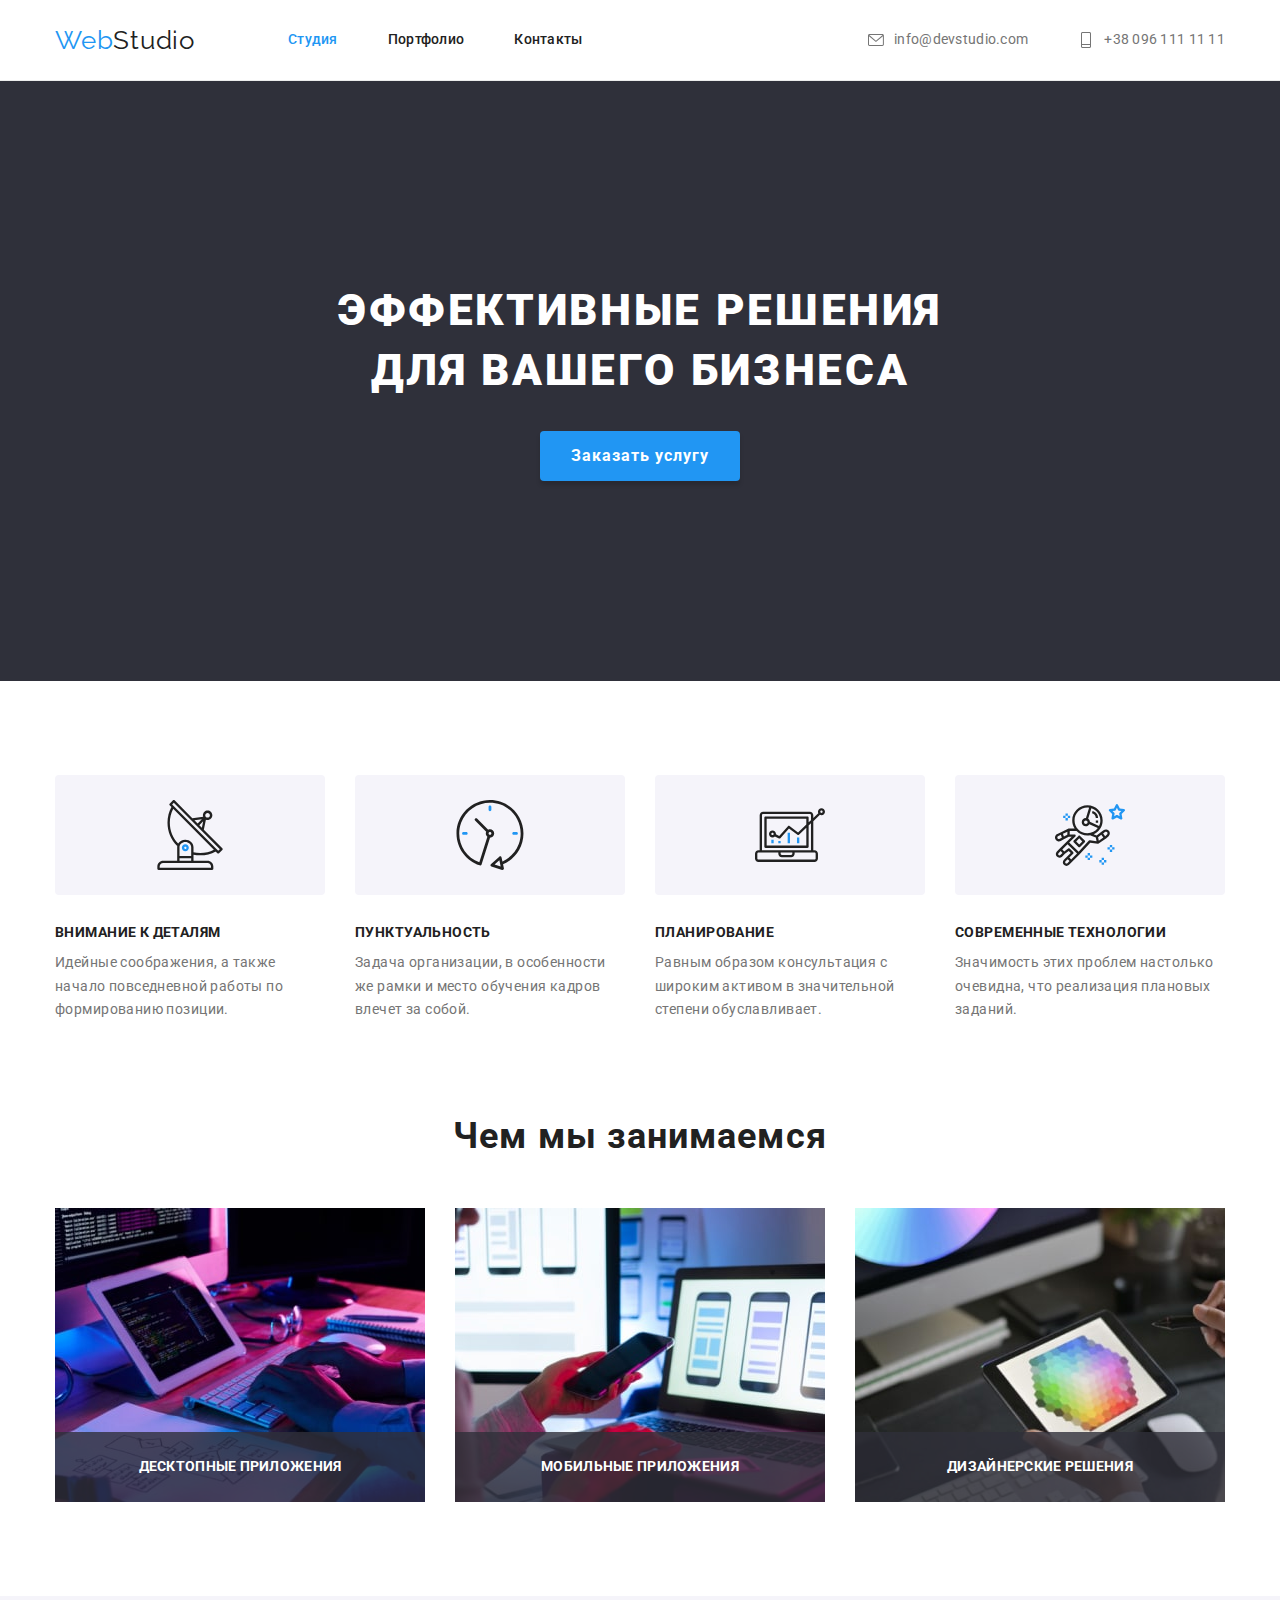
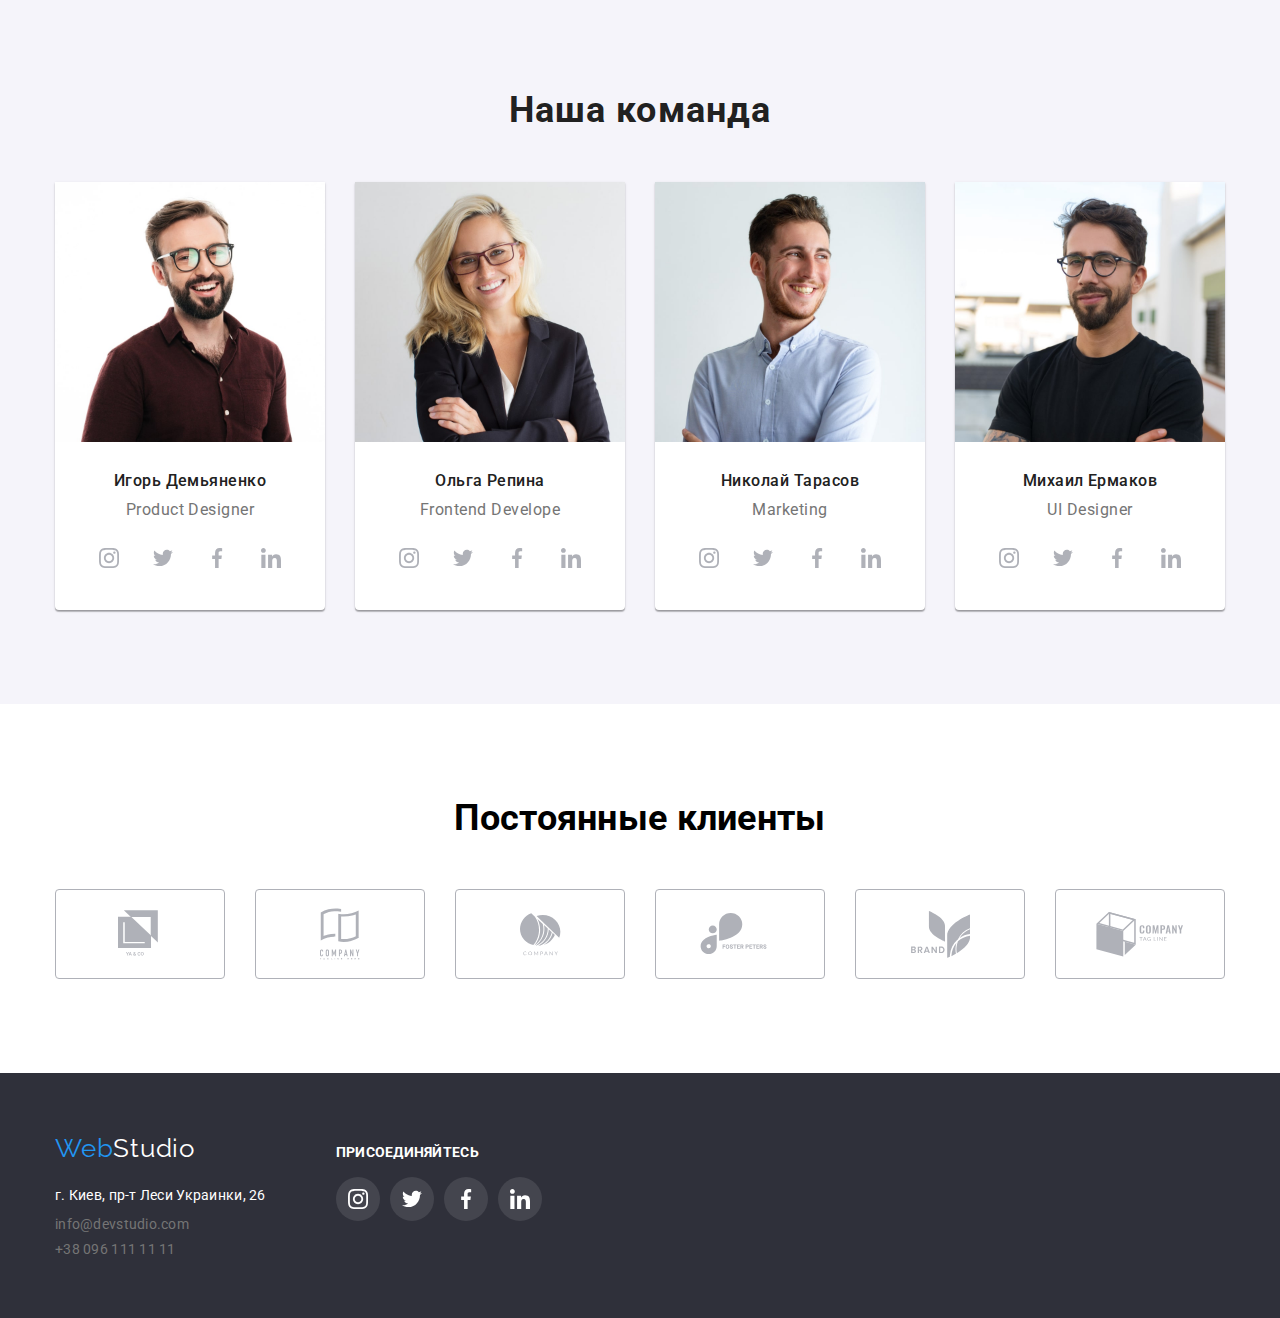
==== index.html @ 22836dd6 "домашняя работа 5." ====
<!DOCTYPE html>
<html lang="ru">

<head>
    <meta charset="UTF-8">
    <meta name="viewport" content="width=device-width, initial-scale=1.0">
    <title>Git rules</title>
    <link rel="stylesheet" href="https://cdnjs.cloudflare.com/ajax/libs/modern-normalize/1.0.0/modern-normalize.css">
    <link rel="preconnect" href="https://fonts.gstatic.com">
    <link
        href="https://fonts.googleapis.com/css2?family=Raleway:wght@700&family=Roboto:wght@400;500;700;900&display=swap"
        rel="stylesheet">
    <link rel="stylesheet" href="https://animate.style/">
    <link rel="stylesheet" href="./css/style.css">
    <link rel="preconnect" href="https://fonts.gstatic.com">

</head>

<body>
    <!--Шапка-->

    <header class="header">
        <div class="container">
            <nav class="list-nav">
                <a href="index.html" class="WebStudio">Web<span class="Studio-">Studio</span></a>
                <ul class="list-no-style-nav">
                    <li class="item">
                        <a href="" class="studio">Студия
                            <div class="border"></div>
                        </a>
                    </li>
                    <li class="item">
                        <a href="portfolio.html" class="portfolio">Портфолио
                            <div class="border"></div>
                        </a>
                    </li>
                    <li class="item">
                        <a href="" class="contact">Контакты
                            <div class="border"></div>
                        </a>
                    </li>
                </ul>
            </nav>



            <ul class="mailtel">
                <li class="item">
                    <a href="mailto:info@devstudio.com" class="mailto">info@devstudio.com

                        <svg width="16px" height="16px" class="envelope">
                            <use href="./sprite.svg#icon-envelope"></use>
                        </svg>
                        <div class="border"></div>
                    </a>
                </li>

                <li class="item">
                    <a href="tel:380961111111" class="tel">+38 096 111 11 11
                        <svg width="16" height="16" class="Vector">
                            <use href="./sprite.svg#icon-Vector"></use>
                        </svg>
                        <div class="border"></div>
                    </a>
                </li>
            </ul>
        </div>
    </header>





    <main>
        <!--Эффективные решения для вашего бизнеса-->

        <section class="effect">
            <div class="effect-container">
                <h1 class="business">Эффективные решения <br> для вашего бизнеса</h1>
                <button type="button" class="button" data-modal-open>Заказать услугу</button>
            </div>
        </section>

        <!--Задачи-->
        <section class="tasks">
            <h2 class="task">Задачи</h2>
            <div class="tasks-container">

                <ul class="list-no-style-tasks">
                    <li class="tasks-heading">
                        <div class="icon">
                            <svg width="70" height="70" class="antenna">
                                <use href="./sprite.svg#icon-antenna"></use>
                            </svg>
                        </div>
                        <h3>ВНИМАНИЕ К ДЕТАЛЯМ </h3>
                        <p>Идейные соображения, а также начало повседневной работы по формированию позиции.</p>
                    </li>
                    <li class="tasks-heading">
                        <div class="icon">
                            <svg width="70" height="70">
                                <use href="./sprite.svg#icon-clock"></use>
                            </svg>
                        </div>
                        <h3>ПУНКТУАЛЬНОСТЬ</h3>
                        <p>Задача организации, в особенности же рамки и место обучения кадров влечет за собой.</p>
                    </li>
                    <li class="tasks-heading">
                        <div class="icon">
                            <svg width="70" height="70">
                                <use href="./sprite.svg#icon-diagram"></use>
                            </svg>
                        </div>
                        <h3>ПЛАНИРОВАНИЕ</h3>
                        <p>Равным образом консультация с широким активом в значительной степени обуславливает.</p>
                    </li>
                    <li class="tasks-heading">
                        <div class="icon">
                            <svg width="70" height="70">
                                <use href="./sprite.svg#icon-astronaut"></use>
                            </svg>
                        </div>
                        <h3>СОВРЕМЕННЫЕ ТЕХНОЛОГИИ</h3>
                        <p>Значимость этих проблем настолько очевидна, что реализация плановых заданий.</p>
                    </li>
                </ul>
            </div>
        </section>

        <!---Чем мы занимаемся-->
        <section>
            <div class="img-list">
                <h2 class="img">Чем мы занимаемся</h2>
                <ul class="list-no-style-img">
                    <li>
                        <div class="thumb">
                            <img src="./img/img.jpg" alt="IT Картинкка" width="370" title="IT Картинкка">
                            <div class="thumb-label">
                                <h3 class="label">ДЕСКТОПНЫЕ ПРИЛОЖЕНИЯ</h3>
                            </div>
                        </div>
                    </li>
                    <li>
                        <div class="thumb">
                            <img src="./img/img(1).jpg" alt="IT Картинкка" width="370" title="IT Картинкка">
                            <div class="thumb-label">
                                <h3 class="label">МОБИЛЬНЫЕ ПРИЛОЖЕНИЯ</h3>
                            </div>
                        </div>
                    </li>
                    <li>
                        <div class="thumb">
                            <img src="./img/img(2).jpg
                      " alt="IT Картинкка" width="370" title="IT Картинкка">
                            <div class="thumb-label">
                                <h3 class="label">ДИЗАЙНЕРСКИЕ РЕШЕНИЯ</h3>
                            </div>
                        </div>
                    </li>
                </ul>
            </div>
        </section>

        <!--Наша команда-->
        <section class="team">
            <div class="container-team">
                <h2>Наша команда</h2>
                <ul class="list-no-style-team">
                    <li class="img-team">
                        <img src="./img/Игорь.jpg" alt="Игорь Демьяненко" width="270" title="Игорь Демьяненко">
                        <div class="img-container">
                            <h3>Игорь Демьяненко</h3>
                            <p>Product Designer</p>
                            <ul class="networks">
                                <li>
                                    <a href="" class="instagram">
                                        <svg class="icon-instagram">
                                            <use href="./sprite.svg#icon-instagram"></use>
                                        </svg>
                                    </a>
                                </li>
                                <li>
                                    <a href="" class="twitter">
                                        <svg class="icon-twitter">
                                            <use href="./sprite.svg#icon-twitter"></use>
                                        </svg>
                                    </a>
                                </li>
                                <li>
                                    <a href="" class="facebook">
                                        <svg class="icon-facebook">
                                            <use href="./sprite.svg#icon-facebook"></use>
                                        </svg>
                                    </a>
                                </li>
                                <li>
                                    <a href="" class="linkedin">
                                        <svg class="icon-linkedin">
                                            <use href="./sprite.svg#icon-linkedin"></use>
                                        </svg>
                                    </a>
                                </li>
                            </ul>
                        </div>
                    </li>
                    <li class="img-team">
                        <img src="./img/Ольга.jpg" alt="Ольга Репина" width="270" title="Ольга Репина">
                        <div class="img-container">
                            <h3>Ольга Репина</h3>
                            <p>Frontend Develope</p>
                            <ul class="networks">
                                <li>
                                    <a href="" class="instagram">
                                        <svg class="icon-instagram">
                                            <use href="./sprite.svg#icon-instagram"></use>
                                        </svg>
                                    </a>
                                </li>
                                <li>
                                    <a href="" class="twitter">
                                        <svg class="icon-twitter">
                                            <use href="./sprite.svg#icon-twitter"></use>
                                        </svg>
                                    </a>
                                </li>
                                <li>
                                    <a href="" class="facebook">
                                        <svg class="icon-facebook">
                                            <use href="./sprite.svg#icon-facebook"></use>
                                        </svg>
                                    </a>
                                </li>
                                <li>
                                    <a href="" class="linkedin">
                                        <svg class="icon-linkedin">
                                            <use href="./sprite.svg#icon-linkedin"></use>
                                        </svg>
                                    </a>
                                </li>
                            </ul>
                        </div>
                    </li>
                    <li class="img-team">
                        <img src="./img/Николай.jpg" alt="Николай Тарасов" width="270" title="Николай Тарасов">
                        <div class="img-container">
                            <h3>Николай Тарасов</h3>
                            <p><span>Marketing</span></p>
                            <ul class="networks">
                                <li>
                                    <a href="" class="instagram">
                                        <svg class="icon-instagram">
                                            <use href="./sprite.svg#icon-instagram"></use>
                                        </svg>
                                    </a>
                                </li>
                                <li>
                                    <a href="" class="twitter">
                                        <svg class="icon-twitter">
                                            <use href="./sprite.svg#icon-twitter"></use>
                                        </svg>
                                    </a>
                                </li>
                                <li>
                                    <a href="" class="facebook">
                                        <svg class="icon-facebook">
                                            <use href="./sprite.svg#icon-facebook"></use>
                                        </svg>
                                    </a>
                                </li>
                                <li>
                                    <a href="" class="linkedin">
                                        <svg class="icon-linkedin">
                                            <use href="./sprite.svg#icon-linkedin"></use>
                                        </svg>
                                    </a>
                                </li>
                            </ul>
                        </div>
                    </li>
                    <li class="img-team">
                        <img src="./img/Михаил.jpg" alt="Михаил Ермаков" width="270" title="Михаил Ермаков">
                        <div class="img-container">
                            <h3>Михаил Ермаков</h3>
                            <p>UI Designer</p>
                            <ul class="networks">
                                <li>
                                    <a href="" class="instagram">
                                        <svg class="icon-instagram">
                                            <use href="./sprite.svg#icon-instagram"></use>
                                        </svg>
                                    </a>
                                </li>
                                <li>
                                    <a href="" class="twitter">
                                        <svg class="icon-twitter">
                                            <use href="./sprite.svg#icon-twitter"></use>
                                        </svg>
                                    </a>
                                </li>
                                <li>
                                    <a href="" class="facebook">
                                        <svg class="icon-facebook">
                                            <use href="./sprite.svg#icon-facebook"></use>
                                        </svg>
                                    </a>
                                </li>
                                <li>
                                    <a href="" class="linkedin">
                                        <svg class="icon-linkedin">
                                            <use href="./sprite.svg#icon-linkedin"></use>
                                        </svg>
                                    </a>
                                </li>
                            </ul>
                        </div>
                    </li>
                </ul>
            </div>
        </section>

        <section class="clients">
            <h2>Постоянные клиенты</h2>
            <div class="company">
                <ul class="clients-company">
                    <li>
                        <a href="" class="logo">
                            <svg class="icon-logo1">
                                <use href="./sprite.svg#icon-logo1"></use>
                            </svg>
                        </a>
                    </li>
                    <li>
                        <a href="" class="logo">
                            <svg class="icon-logo2">
                                <use href="./sprite.svg#icon-logo2"></use>
                            </svg>
                        </a>
                    </li>
                    <li>
                        <a href="" class="logo">
                            <svg class="icon-logo3">
                                <use href="./sprite.svg#icon-logo3"></use>
                            </svg>
                        </a>
                    </li>
                    <li>
                        <a href="" class="logo">
                            <svg class="icon-logo4">
                                <use href="./sprite.svg#icon-logo4"></use>
                            </svg>
                        </a>
                    </li>
                    <li>
                        <a href="" class="logo">
                            <svg class="icon-logo5">
                                <use href="./sprite.svg#icon-logo5"></use>
                            </svg>
                        </a>
                    </li>
                    <li>
                        <a href="" class="logo">
                            <svg class="icon-logo6">
                                <use href="./sprite.svg#icon-logo6"></use>
                            </svg>
                        </a>
                    </li>
                </ul>
            </div>
        </section>


    </main>


    <!--Футер-->
    <footer class="footer">
        <div class="container">
            <div>
                <a href="index.html" class="WebStudios">Web<span class="Studio">Studio</span></a>
                <address>г. Киев, пр-т Леси Украинки, 26</address>
                <ul class="mailtel-list">
                    <li class="mail"><a href="mailto:info@devstudio.com" class="mailtel-a"
                            target="_blank">info@devstudio.com</a></li>
                    <li><a href="tel:380961111111" class="mailtel-b">+38 096 111 11 11</a></li>
                </ul>
            </div>

            <div class="social">
                <h3>ПРИСОЕДИНЯЙТЕСЬ</h3>
                <ul class="networks">
                    <li>
                        <a href="" class="footer-instagram">
                            <svg class="icon-instagram">
                                <use href="./sprite.svg#icon-instagram"></use>
                            </svg>
                        </a>
                    </li>
                    <li>
                        <a href="" class="footer-twitter">
                            <svg class="icon-twitter">
                                <use href="./sprite.svg#icon-twitter"></use>
                            </svg>
                        </a>
                    </li>
                    <li>
                        <a href="" class="footer-facebook">
                            <svg class="icon-facebook">
                                <use href="./sprite.svg#icon-facebook"></use>
                            </svg>
                        </a>
                    </li>
                    <li>
                        <a href="" class="footer-linkedin">
                            <svg class="icon-linkedin">
                                <use href="./sprite.svg#icon-linkedin"></use>
                            </svg>
                        </a>
                    </li>
                </ul>
            </div>
        </div>

    </footer>

    <div class="backdrop is-hidden" data-modal>
        <div class="modal">
            <button type="button" class="modal-close-btn" data-modal-close>
                <svg width="30" height="30" fill="none" xmlns="http://www.w3.org/2000/svg">
                    <circle cx="15" cy="15" r="15" fill="#fff" />
                    <circle cx="15" cy="15" r="14.5" stroke="#000" stroke-opacity=".1" />
                    <path
                        d="M21 10.108L19.892 9 15.5 13.392 11.108 9 10 10.108l4.392 4.392L10 18.892 11.108 20l4.392-4.392L19.892 20 21 18.892 16.608 14.5 21 10.108z"
                        fill="#000" />
                </svg>
            </button>
        </div>
    </div>



    <script src="/modal.js"></script>


</body>

</html>
---- css/style.css ----
body {
  font-family: Roboto, sans-serif;
  font-style: normal;
  background: #ffffff;
  font-size: 14px;
  line-height: 1.14;
  letter-spacing: 0.02em;
}

:root {
  --color: #757575;
  --colot-text: #212121;
  --color-hover: #2196f3;
  --background: #2f303a;
  --text-text: #ffffff;
  --background-team: #f5f4fa;
  --icon: #afb1b8;
}

img {
  display: block;
  max-width: 100%;
  height: auto;
}

.list-no-style {
  list-style: none;
  display: flex;
}

.list-no-style-nav .item + .item {
  margin-left: 50px;
}

.header a:hover,
.header a:focus,
.header a:active {
  color: var(--color-hover);
}

.header {
  border-bottom: 1px solid #ececec;
}

.header .container {
  display: flex;
  justify-content: space-between;
  align-items: center;
}

.container {
  width: 1200px;
  padding-left: 15px;
  padding-right: 15px;
  margin-left: auto;
  margin-right: auto;
}

.list-nav {
  display: flex;
  align-items: center;
}

.list-no-style-nav {
  list-style: none;
  display: flex;
  padding: 0;
  margin: 0;
  align-items: center;
}

.WebStudio {
  font-size: 26px;
  line-height: 1.19;
  letter-spacing: 0.03em;
  color: var(--color-hover);
  text-decoration: none;
  font-family: Raleway;
  display: block;
  margin-right: 93px;
  transition-duration: 250ms;
}

.studio {
  position: relative;
  color: var(--color-hover);
  font-weight: 500;
  text-decoration: none;
}

.portfolio {
  position: relative;
  color: var(--colot-text);
  font-weight: 500;
  text-decoration: none;
}
.contact {
  position: relative;
  color: var(--colot-text);
  font-weight: 500;
  text-decoration: none;
}

.studio:hover .border,
.studio:focus .border {
  opacity: 1;
}

.portfolio:hover .border,
.portfolio:focus .border {
  opacity: 1;
}

.contact:hover .border,
.contact:focus .border {
  opacity: 1;
}

.border {
  position: absolute;
  bottom: 0;
  left: 0;
  width: 100%;
  height: 4px;
  display: block;
  border-radius: 2px;
  background-color: var(--color-hover);
  opacity: 0;
  transition-duration: 250ms;
}

.studio,
.portfolio,
.contact {
  display: block;
  padding-top: 32px;
  padding-bottom: 32px;
  transition-duration: 250ms;
}

.mailto {
  position: relative;
  list-style: none;
  color: var(--color);
  fill: var(--color);
  text-decoration: none;
  padding-top: 32px;
  padding-bottom: 32px;
  transition-duration: 250ms;
}

.mailto:hover .border,
.mailto:focus .border {
  opacity: 1;
}

.envelope {
  margin-right: 10px;
}

.Vector {
  margin-right: 10px;
}

.mailtel .mailto {
  display: flex;
  flex-direction: row-reverse;
}

.mailtel .tel {
  display: flex;
  flex-direction: row-reverse;
}

.tel {
  position: relative;
  list-style: none;
  color: var(--color);
  fill: var(--color);
  text-decoration: none;
  padding-top: 32px;
  padding-bottom: 32px;
  transition-duration: 250ms;
}

.tel:hover .border,
.tel:focus .border {
  opacity: 1;
}

.mailtel .mailto .tel {
  list-style: none;
  color: var(--color);
  text-decoration: none;
  display: block;
  padding-top: 32px;
  padding-bottom: 32px;
}

.mailtel {
  display: flex;
  list-style: none;
  padding: 0;
  margin: 0;
}

.mailtel .item + .item {
  padding-left: 50px;
}

.mailtel a:hover,
.mailtel a:focus {
  color: var(--color-hover);
  fill: var(--color-hover);
}

.effect {
  background-color: var(--background);
  justify-content: center;
  align-items: center;
  padding-bottom: 200px;
  padding-top: 200px;
  display: flex;
  background-image: url(../img/img.png);
}

.effect-container {
  width: 696px;
  text-transform: uppercase;
}

.icon {
  width: 270px;
  height: 120px;
  background: #f5f4fa;
  border-radius: 4px;
  padding: 25px 0 0 100px;
  margin-bottom: 30px;
}

.business {
  font-weight: 900;
  font-size: 44px;
  line-height: 1.36;
  text-align: center;
  letter-spacing: 0.06em;
  text-transform: uppercase;
  color: var(--text-text);
  margin-top: 0px;
  margin-bottom: 0px;
}
.button {
  border: none;
  position: relative;
  left: 50%;
  transform: translate(-50%, 0);
  background-color: var(--color-hover);
  box-shadow: 0px 4px 4px rgba(0, 0, 0, 0.15);
  border-radius: 4px;
  font-family: inherit;
  margin-top: 30px;
  width: 200px;
  height: 50px;
  cursor: pointer;
  outline: none;
  color: var(--text-text);
  font-weight: bold;
  font-size: 16px;
  line-height: 1.87;
  letter-spacing: 0.06em;
  padding: 0;
}

.backdrop {
  background-color: rgba(0, 0, 0, 0.5);
  position: fixed;
  top: 0;
  left: 0;
  width: 100%;
  height: 100%;
  opacity: 1;
  transition: 1000ms;
}

.backdrop.is-hidden {
  opacity: 0;
  pointer-events: none;
  visibility: hidden;
}

.backdrop .modal {
  width: 528px;
  height: 581px;
  background-color: #ffffff;
  position: absolute;
  left: 50%;
  top: 50%;
  transform: translate(-50%, -50%);
  border-radius: 4px;
}

.modal-close-btn {
  outline: none;
  padding: 0;
}

.backdrop .modal .modal-close-btn {
  background-color: transparent;
  border: none;
  width: 30px;
  height: 30px;
  position: absolute;
  top: 8px;
  right: 8px;
  cursor: pointer;
}

.task {
  display: none;
}

.tasks-container {
  width: 1170px;
  margin: 0 auto;
  padding-top: 94px;
  padding-bottom: 94px;
}

.list-no-style-tasks {
  list-style: none;
  display: flex;
  width: 1170px;
  justify-content: space-between;
  padding: 0;
  margin: 0;
}

.tasks-heading {
  width: 270px;
}

.tasks h3 {
  font-weight: 700;
  font-size: 14px;
  line-height: 1.14;
  letter-spacing: 0.03em;
  color: var(--colot-text);
  margin: 0;
}

.tasks p {
  font-size: 14px;
  line-height: 1.71;
  letter-spacing: 0.03em;
  color: var(--color);
  margin-top: 10px;
  margin-bottom: 0;
}

.img-list {
  width: 1170px;
  text-align: center;
  margin: 0 auto;
  padding-bottom: 94px;
}

.img {
  font-weight: 700;
  font-size: 36px;
  line-height: 1.16;
  text-align: center;
  letter-spacing: 0.03em;
  color: var(--colot-text);
  margin: 0px;
}

.list-no-style-img {
  justify-content: space-between;
  margin-top: 50px;
  margin-bottom: 0;
  list-style: none;
  display: flex;
  padding: 0px;
}

.thumb {
  position: relative;
  overflow: hidden;
  background-color: #fff;
}

.thumb-label {
  position: absolute;
  top: 224px;
  right: 0;
  margin: 0;
  width: 370px;
  height: 70px;
  background: rgba(47, 48, 58, 0.8);
  display: flex;
  align-items: center;
  justify-content: center;
}

.label {
  margin: 0;
  font-weight: 700;
  font-size: 14px;
  line-height: 1.14;
  color: #ffffff;
}

.team {
  background-color: var(--background-team);
  padding: 94px 0;
  text-align: center;
}

.container-team {
  width: 1170px;
  margin: 0px auto;
}

.list-no-style-team {
  list-style: none;
  display: flex;
  padding: 0px;
  justify-content: space-between;
  margin: 50px 0 0 0;
}

.img-team {
  width: 270px;
  background: var(--text-text);
  box-shadow: 0px 1px 3px rgba(0, 0, 0, 0.12), 0px 1px 1px rgba(0, 0, 0, 0.14),
    0px 2px 1px rgba(0, 0, 0, 0.2);
  border-radius: 0px 0px 4px 4px;
}

.img-container {
  padding: 30px 32px 30px 32px;
}

.networks {
  list-style: none;
  display: flex;
  width: 206px;
  height: 44px;
  padding: 0;
  justify-content: space-between;
  margin: 16px 0 0 0;
}

.networks a:hover,
.networks a:focus {
  fill: var(--text-text);
  background-color: var(--color-hover);
  border-radius: 25px;
  outline: none;
}

.instagram {
  display: flex;
  width: 44px;
  height: 44px;
  fill: var(--icon);
  align-items: center;
  justify-content: center;
  border-radius: 25px;
  transition-duration: 250ms;
}

.icon-instagram {
  width: 20px;
  height: 20px;
}

.twitter {
  display: flex;
  width: 44px;
  height: 44px;
  fill: var(--icon);
  align-items: center;
  justify-content: center;
  border-radius: 25px;
  transition-duration: 250ms;
}

.icon-twitter {
  width: 20px;
  height: 20px;
}

.facebook {
  display: flex;
  width: 44px;
  height: 44px;
  fill: var(--icon);
  align-items: center;
  justify-content: center;
  border-radius: 25px;
  transition-duration: 250ms;
}

.icon-facebook {
  width: 20px;
  height: 20px;
}

.linkedin {
  display: flex;
  width: 44px;
  height: 44px;
  fill: var(--icon);
  align-items: center;
  justify-content: center;
  border-radius: 25px;
  transition-duration: 250ms;
}

.icon-linkedin {
  width: 20px;
  height: 20px;
}

.team h2 {
  font-weight: 700;
  font-size: 36px;
  line-height: 1.16;
  text-align: center;
  letter-spacing: 0.03em;
  color: var(--colot-text);
  margin: 0px;
}

.team h3 {
  font-weight: 500;
  font-size: 16px;
  line-height: 1.18;
  letter-spacing: 0.03em;
  color: var(--colot-text);
  margin: 0 0 10px 0;
}
.team p {
  font-size: 16px;
  line-height: 1.18;
  letter-spacing: 0.03em;
  color: var(--color);
  margin: 0;
  padding: 0;
}

.clients {
  padding-top: 94px;
  padding-bottom: 94px;
}

.clients h2 {
  font-weight: 700;
  font-size: 36px;
  line-height: 1.16;
  text-align: center;
  margin: 0;
}

.company {
  margin: 0 auto;
  width: 1170px;
}

.clients-company {
  list-style: none;
  display: flex;
  justify-content: space-between;
  padding: 0;
  margin: 50px 0 0 0;
}

.clients-company li {
  width: 170px;
  height: 90px;
}

.logo {
  display: flex;
  width: 100%;
  height: 100%;
  border: 1px solid var(--icon);
  border-radius: 4px;
  align-items: center;
  justify-content: center;
  fill: var(--icon);
  transition-duration: 250ms;
}

.clients-company a:hover,
.clients-company a:focus {
  fill: var(--color-hover);
  border: 1px solid var(--color-hover);
  outline: none;
}

.icon-logo1 {
  width: 44px;
  height: 49px;
}

.icon-logo2 {
  width: 40px;
  height: 52px;
}

.icon-logo3 {
  width: 41px;
  height: 43px;
}

.icon-logo4 {
  width: 80px;
  height: 42px;
}

.icon-logo5 {
  width: 59px;
  height: 47px;
}

.icon-logo6 {
  width: 88px;
  height: 45px;
}

.footer {
  background: var(--background);
  padding: 60px 0;
}

.footer .container {
  display: flex;
  align-items: baseline;
}

.social {
  margin-left: 70px;
}

.social h3 {
  margin: 0;
  font-weight: 700;
  font-size: 14px;
  line-height: 1.14;
  color: #ffffff;
}

.footer-instagram {
  display: flex;
  width: 44px;
  height: 44px;
  fill: var(--text-text);
  align-items: center;
  justify-content: center;
  border-radius: 25px;
  background: rgba(255, 255, 255, 0.1);
  transition-duration: 250ms;
}

.footer-twitter {
  display: flex;
  width: 44px;
  height: 44px;
  fill: var(--text-text);
  align-items: center;
  justify-content: center;
  border-radius: 25px;
  background: rgba(255, 255, 255, 0.1);
  transition-duration: 250ms;
}

.footer-facebook {
  display: flex;
  width: 44px;
  height: 44px;
  fill: var(--text-text);
  align-items: center;
  justify-content: center;
  border-radius: 25px;
  background: rgba(255, 255, 255, 0.1);
  transition-duration: 250ms;
}

.footer-linkedin {
  display: flex;
  width: 44px;
  height: 44px;
  fill: var(--text-text);
  align-items: center;
  justify-content: center;
  border-radius: 25px;
  background: rgba(255, 255, 255, 0.1);
  transition-duration: 250ms;
}

.WebStudios {
  font-size: 26px;
  line-height: 1.19;
  letter-spacing: 0.03em;
  color: var(--color-hover);
  text-decoration: none;
  font-family: Raleway;
  display: block;
  margin-bottom: 20px;
}

.mailtel-list {
  list-style: none;
  display: flex;
  flex-direction: column;
  margin: 0 0 0 0;
  padding: 0px;
}

.mail {
  margin: 9px 0 9px 0;
}

.mailtel-a {
  color: var(--color);
  text-decoration: none;
  display: block;
  transition-duration: 250ms;
}

.mailtel-b {
  color: var(--color);
  text-decoration: none;
  display: block;
  transition-duration: 250ms;
}

.footer address {
  font-style: normal;
  font-size: 14px;
  line-height: 1.71;
  color: var(--text-text);
}

.footer a:hover,
.footer a:focus,
.footer a:active {
  color: var(--color-hover);
  outline: none;
}

.Studio {
  color: var(--text-text);
}

.Studio- {
  color: var(--colot-text);
}

.studioo,
.portfolioo,
.contact {
  display: block;
  padding-top: 32px;
  padding-bottom: 32px;
  transition-duration: 250ms;
}

.list-no-style-nav- {
  list-style: none;
  display: flex;
  padding: 0;
  margin-right: 331px;
  margin-left: 93px;
}

.portfolioo {
  position: relative;
  font-size: 14px;
  line-height: 1.14;
  letter-spacing: 0.02em;
  color: var(--color-hover);
  font-weight: 500;
  text-decoration: none;
}

.portfolioo:hover .border,
.portfolioo:focus .border {
  opacity: 1;
}

.studioo {
  position: relative;
  font-size: 14px;
  line-height: 1.14;
  letter-spacing: 0.02em;
  color: var(--colot-text);
  font-weight: 500;
  text-decoration: none;
}

.studioo:hover .border,
.studioo:focus .border {
  opacity: 1;
}

.portfolio-section {
  padding: 94px 0;
}

.works {
  display: none;
}

.portfolio-container {
  width: 1170px;
  margin: 0 auto;
}

.list-no-style-button {
  justify-content: center;
  margin: 0 0 50px 0;
  list-style: none;
  display: flex;
  padding: 0;
}

.list-no-style-button button:hover,
.list-no-style-button button:focus,
.list-no-style-button button:active {
  background-color: var(--color-hover);
  box-shadow: 0px 3px 1px rgba(0, 0, 0, 0.1), 0px 1px 2px rgba(0, 0, 0, 0.08),
    0px 2px 2px rgba(0, 0, 0, 0.12);
  border-radius: 4px;
  color: var(--text-text);
  outline: none;
}

.list-button {
  margin-right: 8px;
}

.button-type-a {
  width: 73px;
  height: 38px;
  left: 495px;
  top: 174px;
  border: 0;
  padding: 0;
  font-weight: 500;
  font-size: 16px;
  line-height: 1, 62;
  text-align: center;
  color: var(--colot-text);
  background-color: var(--background-team);
  border-radius: 4px;
  cursor: pointer;
  transition-duration: 250ms;
}

.button-type-b {
  width: 128px;
  height: 38px;
  left: 576px;
  top: 174px;
  border: 0;
  padding: 0;
  font-weight: 500;
  font-size: 16px;
  line-height: 1, 62;
  text-align: center;
  color: var(--colot-text);
  background-color: var(--background-team);
  border-radius: 4px;
  cursor: pointer;
  transition-duration: 250ms;
}

.button-type-c {
  width: 145px;
  height: 38px;
  left: 712px;
  top: 174px;
  border: 0;
  padding: 0;
  font-weight: 500;
  font-size: 16px;
  line-height: 1, 62;
  text-align: center;
  color: var(--colot-text);
  background-color: var(--background-team);
  border-radius: 4px;
  cursor: pointer;
  transition-duration: 250ms;
}

.button-type-d {
  width: 103px;
  height: 38px;
  left: 865px;
  top: 174px;
  border: 0;
  padding: 0;
  font-weight: 500;
  font-size: 16px;
  line-height: 1, 62;
  text-align: center;
  color: var(--colot-text);
  background-color: var(--background-team);
  border-radius: 4px;
  cursor: pointer;
  transition-duration: 250ms;
}

.button-type-e {
  width: 130px;
  height: 38px;
  left: 976px;
  top: 174px;
  border: 0;
  padding: 0;
  font-weight: 500;
  font-size: 16px;
  line-height: 1, 62;
  text-align: center;
  color: var(--colot-text);
  background-color: var(--background-team);
  border-radius: 4px;
  cursor: pointer;
  transition-duration: 250ms;
}

.work {
  display: flex;
  flex-wrap: wrap;
  /*justify-content: space-between;*/
  padding: 0px;
  margin: 0;
}

.work :nth-child(3n) {
  margin-right: 0;
}

.list-no-style-work {
  list-style: none;
  display: flex;
  width: 370px;
  outline: 1px solid #eeeeee;
  margin-bottom: 30px;
  margin-right: 30px;
}

.list-no-style-work a:hover,
.list-no-style-work a:focus {
  box-shadow: 0px 1px 1px rgba(0, 0, 0, 0.12), 0px 4px 4px rgba(0, 0, 0, 0.06),
    1px 4px 6px rgba(0, 0, 0, 0.16);
  outline: none;
  transition: transform 250ms;
}

.work a {
  text-decoration: none;
}

.thumb-img {
  position: relative;
  overflow: hidden;
}

.thumb-img:hover .work-img,
.thumb-img:focus .work-img {
  transform: translatey(0);
}

.work-img {
  position: absolute;
  top: 0;
  left: 0;
  width: 100%;
  height: 100%;
  background: rgba(33, 150, 243, 0.9);
  transform: translatey(100%);
  transition-duration: 250ms;
  display: flex;
  justify-content: center;
  align-items: center;
}

.work-img .thumb-work {
  margin: 0;
  width: 322px;
  height: 168px;
  font-size: 18px;
  line-height: 1.55;
  color: var(--text-text);
}

/*.thumb-img:hover::before {
  opacity: 1;
  transition: 250ms;
}

.thumb-img::before {
  display: inline-block;
  position: absolute;
  content: "";
  top: 0;
  left: 0;
  width: 100%;
  height: 100%;
  background: rgba(33, 150, 243, 0.9);
  opacity: 0;
}*/

.work-img-container {
  padding: 20px 0 20px 24px;
}

.work h2 {
  font-weight: 700;
  font-size: 18px;
  line-height: 2;
  color: var(--colot-text);
  margin: 0px 0px 4px 0;
}

.work p {
  font-size: 16px;
  line-height: 1.87;

  color: var(--color);
  margin: 0px 0px 4px 0;
  padding: 0;
}
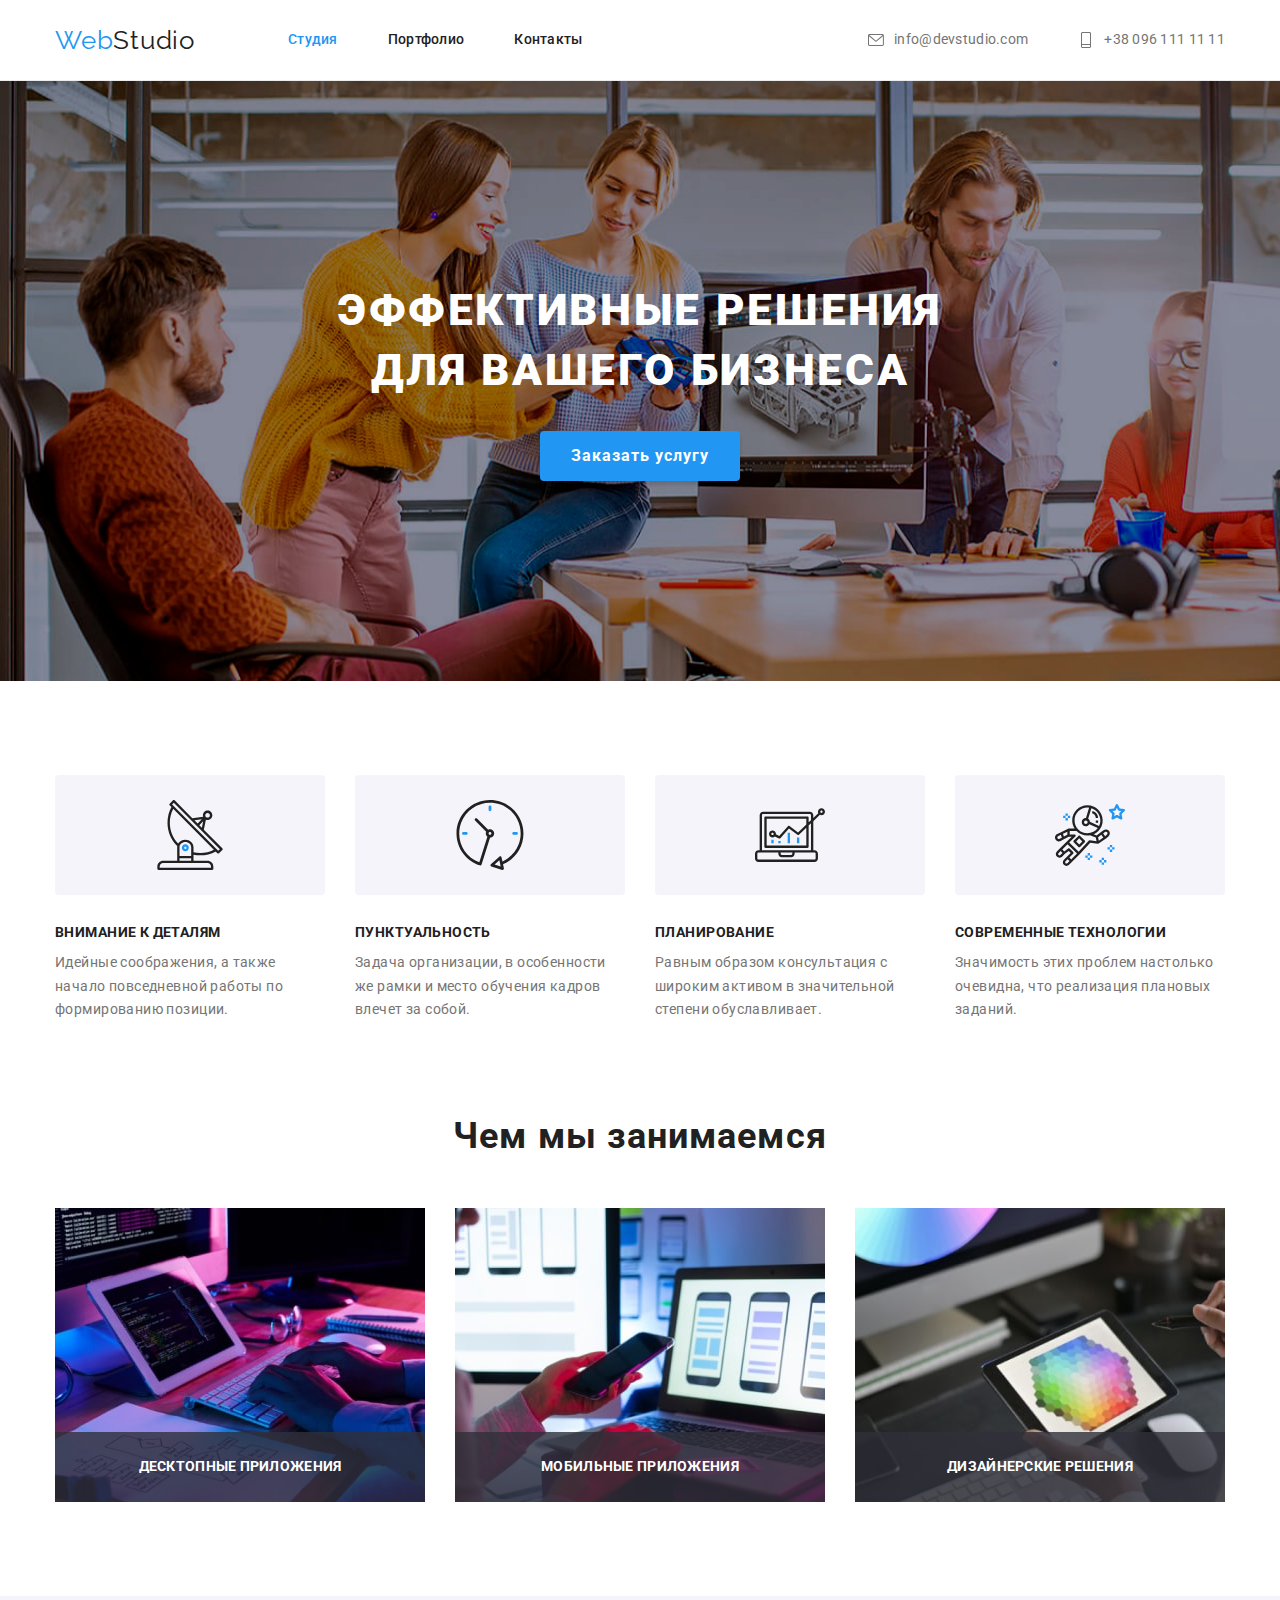
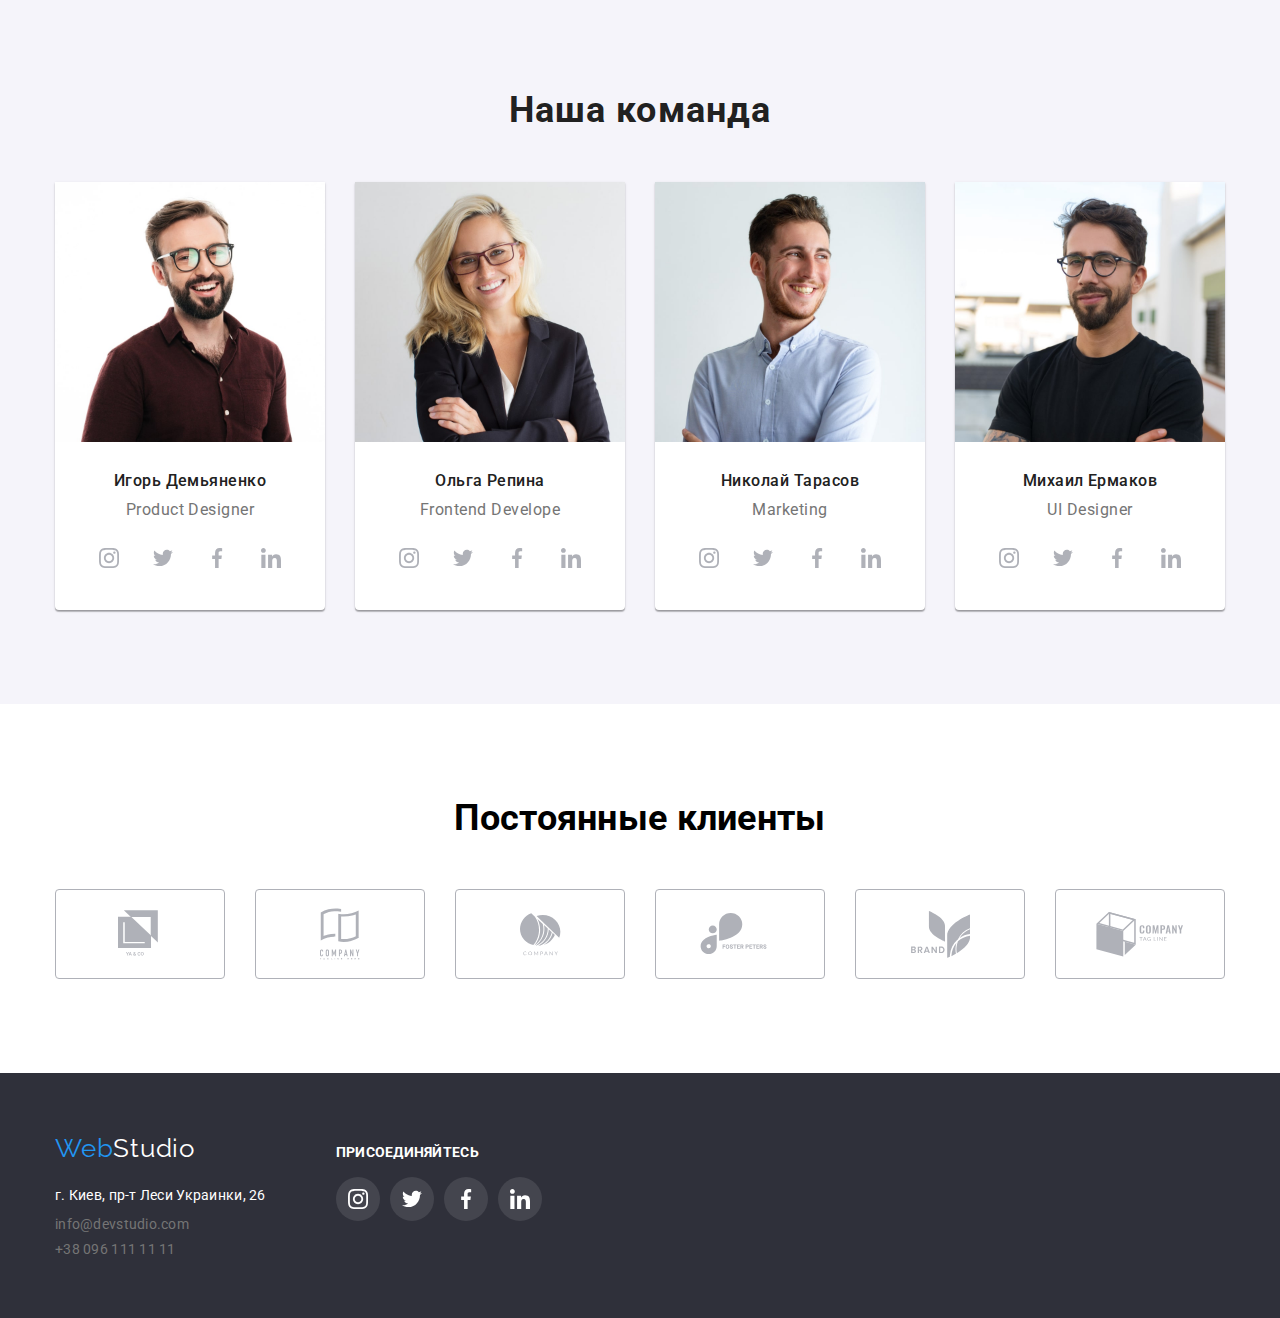
==== commit 676a3be4: "изменения стилей." ====
--- a/index.html
+++ b/index.html
@@ -2,18 +2,16 @@
 <html lang="ru">
 
 <head>
-    <meta charset="UTF-8">
-    <meta name="viewport" content="width=device-width, initial-scale=1.0">
+    <meta charset="UTF-8" />
+    <meta name="viewport" content="width=device-width, initial-scale=1.0" />
     <title>Git rules</title>
-    <link rel="stylesheet" href="https://cdnjs.cloudflare.com/ajax/libs/modern-normalize/1.0.0/modern-normalize.css">
-    <link rel="preconnect" href="https://fonts.gstatic.com">
+    <link rel="stylesheet" href="https://cdnjs.cloudflare.com/ajax/libs/modern-normalize/1.0.0/modern-normalize.css" />
+    <link rel="preconnect" href="https://fonts.gstatic.com" />
     <link
         href="https://fonts.googleapis.com/css2?family=Raleway:wght@700&family=Roboto:wght@400;500;700;900&display=swap"
-        rel="stylesheet">
-    <link rel="stylesheet" href="https://animate.style/">
-    <link rel="stylesheet" href="./css/style.css">
-    <link rel="preconnect" href="https://fonts.gstatic.com">
-
+        rel="stylesheet" />
+    <link rel="stylesheet" href="./css/style.css" />
+    <link rel="preconnect" href="https://fonts.gstatic.com" />
 </head>
 
 <body>
@@ -25,24 +23,16 @@
                 <a href="index.html" class="WebStudio">Web<span class="Studio-">Studio</span></a>
                 <ul class="list-no-style-nav">
                     <li class="item">
-                        <a href="" class="studio">Студия
-                            <div class="border"></div>
-                        </a>
+                        <a href="" class="studio">Студия</a>
                     </li>
                     <li class="item">
-                        <a href="portfolio.html" class="portfolio">Портфолио
-                            <div class="border"></div>
-                        </a>
+                        <a href="portfolio.html" class="portfolio">Портфолио</a>
                     </li>
                     <li class="item">
-                        <a href="" class="contact">Контакты
-                            <div class="border"></div>
-                        </a>
+                        <a href="" class="contact">Контакты</a>
                     </li>
                 </ul>
             </nav>
-
-
 
             <ul class="mailtel">
                 <li class="item">
@@ -51,7 +41,6 @@
                         <svg width="16px" height="16px" class="envelope">
                             <use href="./sprite.svg#icon-envelope"></use>
                         </svg>
-                        <div class="border"></div>
                     </a>
                 </li>
 
@@ -60,31 +49,31 @@
                         <svg width="16" height="16" class="Vector">
                             <use href="./sprite.svg#icon-Vector"></use>
                         </svg>
-                        <div class="border"></div>
                     </a>
                 </li>
             </ul>
         </div>
     </header>
 
-
-
-
-
     <main>
         <!--Эффективные решения для вашего бизнеса-->
 
         <section class="effect">
             <div class="effect-container">
-                <h1 class="business">Эффективные решения <br> для вашего бизнеса</h1>
-                <button type="button" class="button" data-modal-open>Заказать услугу</button>
+                <h1 class="business">
+                    Эффективные решения <br />
+                    для вашего бизнеса
+                </h1>
+                <button type="button" class="button">
+                    Заказать услугу
+                </button>
             </div>
         </section>
 
         <!--Задачи-->
         <section class="tasks">
-            <h2 class="task">Задачи</h2>
-            <div class="tasks-container">
+            <div class="container">
+                <h2 class="task">Задачи</h2>
 
                 <ul class="list-no-style-tasks">
                     <li class="tasks-heading">
@@ -93,8 +82,11 @@
                                 <use href="./sprite.svg#icon-antenna"></use>
                             </svg>
                         </div>
-                        <h3>ВНИМАНИЕ К ДЕТАЛЯМ </h3>
-                        <p>Идейные соображения, а также начало повседневной работы по формированию позиции.</p>
+                        <h3>ВНИМАНИЕ К ДЕТАЛЯМ</h3>
+                        <p>
+                            Идейные соображения, а также начало повседневной
+                            работы по формированию позиции.
+                        </p>
                     </li>
                     <li class="tasks-heading">
                         <div class="icon">
@@ -103,7 +95,10 @@
                             </svg>
                         </div>
                         <h3>ПУНКТУАЛЬНОСТЬ</h3>
-                        <p>Задача организации, в особенности же рамки и место обучения кадров влечет за собой.</p>
+                        <p>
+                            Задача организации, в особенности же рамки и
+                            место обучения кадров влечет за собой.
+                        </p>
                     </li>
                     <li class="tasks-heading">
                         <div class="icon">
@@ -112,7 +107,10 @@
                             </svg>
                         </div>
                         <h3>ПЛАНИРОВАНИЕ</h3>
-                        <p>Равным образом консультация с широким активом в значительной степени обуславливает.</p>
+                        <p>
+                            Равным образом консультация с широким активом в
+                            значительной степени обуславливает.
+                        </p>
                     </li>
                     <li class="tasks-heading">
                         <div class="icon">
@@ -121,20 +119,23 @@
                             </svg>
                         </div>
                         <h3>СОВРЕМЕННЫЕ ТЕХНОЛОГИИ</h3>
-                        <p>Значимость этих проблем настолько очевидна, что реализация плановых заданий.</p>
+                        <p>
+                            Значимость этих проблем настолько очевидна, что
+                            реализация плановых заданий.
+                        </p>
                     </li>
                 </ul>
             </div>
         </section>
 
         <!---Чем мы занимаемся-->
-        <section>
-            <div class="img-list">
+        <section class="img-list">
+            <div class=" container ">
                 <h2 class="img">Чем мы занимаемся</h2>
                 <ul class="list-no-style-img">
                     <li>
                         <div class="thumb">
-                            <img src="./img/img.jpg" alt="IT Картинкка" width="370" title="IT Картинкка">
+                            <img src="./img/img.jpg" alt="IT Картинкка" width="370" title="IT Картинкка" />
                             <div class="thumb-label">
                                 <h3 class="label">ДЕСКТОПНЫЕ ПРИЛОЖЕНИЯ</h3>
                             </div>
@@ -142,7 +143,7 @@
                     </li>
                     <li>
                         <div class="thumb">
-                            <img src="./img/img(1).jpg" alt="IT Картинкка" width="370" title="IT Картинкка">
+                            <img src="./img/img(1).jpg" alt="IT Картинкка" width="370" title="IT Картинкка" />
                             <div class="thumb-label">
                                 <h3 class="label">МОБИЛЬНЫЕ ПРИЛОЖЕНИЯ</h3>
                             </div>
@@ -150,8 +151,7 @@
                     </li>
                     <li>
                         <div class="thumb">
-                            <img src="./img/img(2).jpg
-                      " alt="IT Картинкка" width="370" title="IT Картинкка">
+                            <img src="./img/img(2).jpg" alt="IT Картинкка" width="370" title="IT Картинкка" />
                             <div class="thumb-label">
                                 <h3 class="label">ДИЗАЙНЕРСКИЕ РЕШЕНИЯ</h3>
                             </div>
@@ -163,11 +163,11 @@
 
         <!--Наша команда-->
         <section class="team">
-            <div class="container-team">
+            <div class="container">
                 <h2>Наша команда</h2>
                 <ul class="list-no-style-team">
                     <li class="img-team">
-                        <img src="./img/Игорь.jpg" alt="Игорь Демьяненко" width="270" title="Игорь Демьяненко">
+                        <img src="./img/Игорь.jpg" alt="Игорь Демьяненко" width="270" title="Игорь Демьяненко" />
                         <div class="img-container">
                             <h3>Игорь Демьяненко</h3>
                             <p>Product Designer</p>
@@ -204,7 +204,7 @@
                         </div>
                     </li>
                     <li class="img-team">
-                        <img src="./img/Ольга.jpg" alt="Ольга Репина" width="270" title="Ольга Репина">
+                        <img src="./img/Ольга.jpg" alt="Ольга Репина" width="270" title="Ольга Репина" />
                         <div class="img-container">
                             <h3>Ольга Репина</h3>
                             <p>Frontend Develope</p>
@@ -241,7 +241,7 @@
                         </div>
                     </li>
                     <li class="img-team">
-                        <img src="./img/Николай.jpg" alt="Николай Тарасов" width="270" title="Николай Тарасов">
+                        <img src="./img/Николай.jpg" alt="Николай Тарасов" width="270" title="Николай Тарасов" />
                         <div class="img-container">
                             <h3>Николай Тарасов</h3>
                             <p><span>Marketing</span></p>
@@ -278,7 +278,7 @@
                         </div>
                     </li>
                     <li class="img-team">
-                        <img src="./img/Михаил.jpg" alt="Михаил Ермаков" width="270" title="Михаил Ермаков">
+                        <img src="./img/Михаил.jpg" alt="Михаил Ермаков" width="270" title="Михаил Ермаков" />
                         <div class="img-container">
                             <h3>Михаил Ермаков</h3>
                             <p>UI Designer</p>
@@ -367,10 +367,7 @@
                 </ul>
             </div>
         </section>
-
-
     </main>
-
 
     <!--Футер-->
     <footer class="footer">
@@ -379,9 +376,12 @@
                 <a href="index.html" class="WebStudios">Web<span class="Studio">Studio</span></a>
                 <address>г. Киев, пр-т Леси Украинки, 26</address>
                 <ul class="mailtel-list">
-                    <li class="mail"><a href="mailto:info@devstudio.com" class="mailtel-a"
-                            target="_blank">info@devstudio.com</a></li>
-                    <li><a href="tel:380961111111" class="mailtel-b">+38 096 111 11 11</a></li>
+                    <li class="mail">
+                        <a href="mailto:info@devstudio.com" class="mailtel-a" target="_blank">info@devstudio.com</a>
+                    </li>
+                    <li>
+                        <a href="tel:380961111111" class="mailtel-b">+38 096 111 11 11</a>
+                    </li>
                 </ul>
             </div>
 
@@ -419,28 +419,7 @@
                 </ul>
             </div>
         </div>
-
     </footer>
-
-    <div class="backdrop is-hidden" data-modal>
-        <div class="modal">
-            <button type="button" class="modal-close-btn" data-modal-close>
-                <svg width="30" height="30" fill="none" xmlns="http://www.w3.org/2000/svg">
-                    <circle cx="15" cy="15" r="15" fill="#fff" />
-                    <circle cx="15" cy="15" r="14.5" stroke="#000" stroke-opacity=".1" />
-                    <path
-                        d="M21 10.108L19.892 9 15.5 13.392 11.108 9 10 10.108l4.392 4.392L10 18.892 11.108 20l4.392-4.392L19.892 20 21 18.892 16.608 14.5 21 10.108z"
-                        fill="#000" />
-                </svg>
-            </button>
-        </div>
-    </div>
-
-
-
-    <script src="/modal.js"></script>
-
-
 </body>
 
 </html>--- a/css/style.css
+++ b/css/style.css
@@ -78,55 +78,23 @@
   font-family: Raleway;
   display: block;
   margin-right: 93px;
-  transition-duration: 250ms;
 }
 
 .studio {
-  position: relative;
   color: var(--color-hover);
   font-weight: 500;
   text-decoration: none;
 }
 
 .portfolio {
-  position: relative;
   color: var(--colot-text);
   font-weight: 500;
   text-decoration: none;
 }
 .contact {
-  position: relative;
-  color: var(--colot-text);
-  font-weight: 500;
-  text-decoration: none;
-}
-
-.studio:hover .border,
-.studio:focus .border {
-  opacity: 1;
-}
-
-.portfolio:hover .border,
-.portfolio:focus .border {
-  opacity: 1;
-}
-
-.contact:hover .border,
-.contact:focus .border {
-  opacity: 1;
-}
-
-.border {
-  position: absolute;
-  bottom: 0;
-  left: 0;
-  width: 100%;
-  height: 4px;
-  display: block;
-  border-radius: 2px;
-  background-color: var(--color-hover);
-  opacity: 0;
-  transition-duration: 250ms;
+  color: var(--colot-text);
+  font-weight: 500;
+  text-decoration: none;
 }
 
 .studio,
@@ -135,23 +103,15 @@
   display: block;
   padding-top: 32px;
   padding-bottom: 32px;
-  transition-duration: 250ms;
 }
 
 .mailto {
-  position: relative;
   list-style: none;
   color: var(--color);
   fill: var(--color);
   text-decoration: none;
   padding-top: 32px;
   padding-bottom: 32px;
-  transition-duration: 250ms;
-}
-
-.mailto:hover .border,
-.mailto:focus .border {
-  opacity: 1;
 }
 
 .envelope {
@@ -173,19 +133,12 @@
 }
 
 .tel {
-  position: relative;
   list-style: none;
   color: var(--color);
   fill: var(--color);
   text-decoration: none;
   padding-top: 32px;
   padding-bottom: 32px;
-  transition-duration: 250ms;
-}
-
-.tel:hover .border,
-.tel:focus .border {
-  opacity: 1;
 }
 
 .mailtel .mailto .tel {
@@ -221,7 +174,7 @@
   padding-bottom: 200px;
   padding-top: 200px;
   display: flex;
-  background-image: url(../img/img.png);
+  background-image: url(../img/Img.png);
 }
 
 .effect-container {
@@ -234,7 +187,9 @@
   height: 120px;
   background: #f5f4fa;
   border-radius: 4px;
-  padding: 25px 0 0 100px;
+  display: flex;
+  justify-content: center;
+  align-items: center;
   margin-bottom: 30px;
 }
 
@@ -271,57 +226,13 @@
   padding: 0;
 }
 
-.backdrop {
-  background-color: rgba(0, 0, 0, 0.5);
-  position: fixed;
-  top: 0;
-  left: 0;
-  width: 100%;
-  height: 100%;
-  opacity: 1;
-  transition: 1000ms;
-}
-
-.backdrop.is-hidden {
-  opacity: 0;
-  pointer-events: none;
-  visibility: hidden;
-}
-
-.backdrop .modal {
-  width: 528px;
-  height: 581px;
-  background-color: #ffffff;
-  position: absolute;
-  left: 50%;
-  top: 50%;
-  transform: translate(-50%, -50%);
-  border-radius: 4px;
-}
-
-.modal-close-btn {
-  outline: none;
-  padding: 0;
-}
-
-.backdrop .modal .modal-close-btn {
-  background-color: transparent;
-  border: none;
-  width: 30px;
-  height: 30px;
-  position: absolute;
-  top: 8px;
-  right: 8px;
-  cursor: pointer;
-}
-
 .task {
   display: none;
-}
-
-.tasks-container {
-  width: 1170px;
-  margin: 0 auto;
+  padding-top: 94px;
+  padding-bottom: 94px;
+}
+
+.tasks {
   padding-top: 94px;
   padding-bottom: 94px;
 }
@@ -358,9 +269,6 @@
 }
 
 .img-list {
-  width: 1170px;
-  text-align: center;
-  margin: 0 auto;
   padding-bottom: 94px;
 }
 
@@ -414,11 +322,6 @@
   background-color: var(--background-team);
   padding: 94px 0;
   text-align: center;
-}
-
-.container-team {
-  width: 1170px;
-  margin: 0px auto;
 }
 
 .list-no-style-team {
@@ -456,7 +359,6 @@
   fill: var(--text-text);
   background-color: var(--color-hover);
   border-radius: 25px;
-  outline: none;
 }
 
 .instagram {
@@ -467,7 +369,6 @@
   align-items: center;
   justify-content: center;
   border-radius: 25px;
-  transition-duration: 250ms;
 }
 
 .icon-instagram {
@@ -483,7 +384,6 @@
   align-items: center;
   justify-content: center;
   border-radius: 25px;
-  transition-duration: 250ms;
 }
 
 .icon-twitter {
@@ -499,7 +399,6 @@
   align-items: center;
   justify-content: center;
   border-radius: 25px;
-  transition-duration: 250ms;
 }
 
 .icon-facebook {
@@ -515,7 +414,6 @@
   align-items: center;
   justify-content: center;
   border-radius: 25px;
-  transition-duration: 250ms;
 }
 
 .icon-linkedin {
@@ -590,14 +488,12 @@
   align-items: center;
   justify-content: center;
   fill: var(--icon);
-  transition-duration: 250ms;
 }
 
 .clients-company a:hover,
 .clients-company a:focus {
   fill: var(--color-hover);
   border: 1px solid var(--color-hover);
-  outline: none;
 }
 
 .icon-logo1 {
@@ -661,7 +557,6 @@
   justify-content: center;
   border-radius: 25px;
   background: rgba(255, 255, 255, 0.1);
-  transition-duration: 250ms;
 }
 
 .footer-twitter {
@@ -673,7 +568,6 @@
   justify-content: center;
   border-radius: 25px;
   background: rgba(255, 255, 255, 0.1);
-  transition-duration: 250ms;
 }
 
 .footer-facebook {
@@ -685,7 +579,6 @@
   justify-content: center;
   border-radius: 25px;
   background: rgba(255, 255, 255, 0.1);
-  transition-duration: 250ms;
 }
 
 .footer-linkedin {
@@ -697,7 +590,6 @@
   justify-content: center;
   border-radius: 25px;
   background: rgba(255, 255, 255, 0.1);
-  transition-duration: 250ms;
 }
 
 .WebStudios {
@@ -727,14 +619,12 @@
   color: var(--color);
   text-decoration: none;
   display: block;
-  transition-duration: 250ms;
 }
 
 .mailtel-b {
   color: var(--color);
   text-decoration: none;
   display: block;
-  transition-duration: 250ms;
 }
 
 .footer address {
@@ -748,7 +638,6 @@
 .footer a:focus,
 .footer a:active {
   color: var(--color-hover);
-  outline: none;
 }
 
 .Studio {
@@ -765,7 +654,6 @@
   display: block;
   padding-top: 32px;
   padding-bottom: 32px;
-  transition-duration: 250ms;
 }
 
 .list-no-style-nav- {
@@ -777,7 +665,6 @@
 }
 
 .portfolioo {
-  position: relative;
   font-size: 14px;
   line-height: 1.14;
   letter-spacing: 0.02em;
@@ -786,13 +673,7 @@
   text-decoration: none;
 }
 
-.portfolioo:hover .border,
-.portfolioo:focus .border {
-  opacity: 1;
-}
-
 .studioo {
-  position: relative;
   font-size: 14px;
   line-height: 1.14;
   letter-spacing: 0.02em;
@@ -801,11 +682,6 @@
   text-decoration: none;
 }
 
-.studioo:hover .border,
-.studioo:focus .border {
-  opacity: 1;
-}
-
 .portfolio-section {
   padding: 94px 0;
 }
@@ -813,12 +689,6 @@
 .works {
   display: none;
 }
-
-.portfolio-container {
-  width: 1170px;
-  margin: 0 auto;
-}
-
 .list-no-style-button {
   justify-content: center;
   margin: 0 0 50px 0;
@@ -827,15 +697,14 @@
   padding: 0;
 }
 
-.list-no-style-button button:hover,
-.list-no-style-button button:focus,
-.list-no-style-button button:active {
+button:hover,
+button:focus,
+button:active {
   background-color: var(--color-hover);
   box-shadow: 0px 3px 1px rgba(0, 0, 0, 0.1), 0px 1px 2px rgba(0, 0, 0, 0.08),
     0px 2px 2px rgba(0, 0, 0, 0.12);
   border-radius: 4px;
   color: var(--text-text);
-  outline: none;
 }
 
 .list-button {
@@ -857,7 +726,6 @@
   background-color: var(--background-team);
   border-radius: 4px;
   cursor: pointer;
-  transition-duration: 250ms;
 }
 
 .button-type-b {
@@ -875,7 +743,6 @@
   background-color: var(--background-team);
   border-radius: 4px;
   cursor: pointer;
-  transition-duration: 250ms;
 }
 
 .button-type-c {
@@ -893,7 +760,6 @@
   background-color: var(--background-team);
   border-radius: 4px;
   cursor: pointer;
-  transition-duration: 250ms;
 }
 
 .button-type-d {
@@ -911,7 +777,6 @@
   background-color: var(--background-team);
   border-radius: 4px;
   cursor: pointer;
-  transition-duration: 250ms;
 }
 
 .button-type-e {
@@ -929,13 +794,11 @@
   background-color: var(--background-team);
   border-radius: 4px;
   cursor: pointer;
-  transition-duration: 250ms;
 }
 
 .work {
   display: flex;
   flex-wrap: wrap;
-  /*justify-content: space-between;*/
   padding: 0px;
   margin: 0;
 }
@@ -957,63 +820,11 @@
 .list-no-style-work a:focus {
   box-shadow: 0px 1px 1px rgba(0, 0, 0, 0.12), 0px 4px 4px rgba(0, 0, 0, 0.06),
     1px 4px 6px rgba(0, 0, 0, 0.16);
-  outline: none;
-  transition: transform 250ms;
 }
 
 .work a {
   text-decoration: none;
 }
-
-.thumb-img {
-  position: relative;
-  overflow: hidden;
-}
-
-.thumb-img:hover .work-img,
-.thumb-img:focus .work-img {
-  transform: translatey(0);
-}
-
-.work-img {
-  position: absolute;
-  top: 0;
-  left: 0;
-  width: 100%;
-  height: 100%;
-  background: rgba(33, 150, 243, 0.9);
-  transform: translatey(100%);
-  transition-duration: 250ms;
-  display: flex;
-  justify-content: center;
-  align-items: center;
-}
-
-.work-img .thumb-work {
-  margin: 0;
-  width: 322px;
-  height: 168px;
-  font-size: 18px;
-  line-height: 1.55;
-  color: var(--text-text);
-}
-
-/*.thumb-img:hover::before {
-  opacity: 1;
-  transition: 250ms;
-}
-
-.thumb-img::before {
-  display: inline-block;
-  position: absolute;
-  content: "";
-  top: 0;
-  left: 0;
-  width: 100%;
-  height: 100%;
-  background: rgba(33, 150, 243, 0.9);
-  opacity: 0;
-}*/
 
 .work-img-container {
   padding: 20px 0 20px 24px;
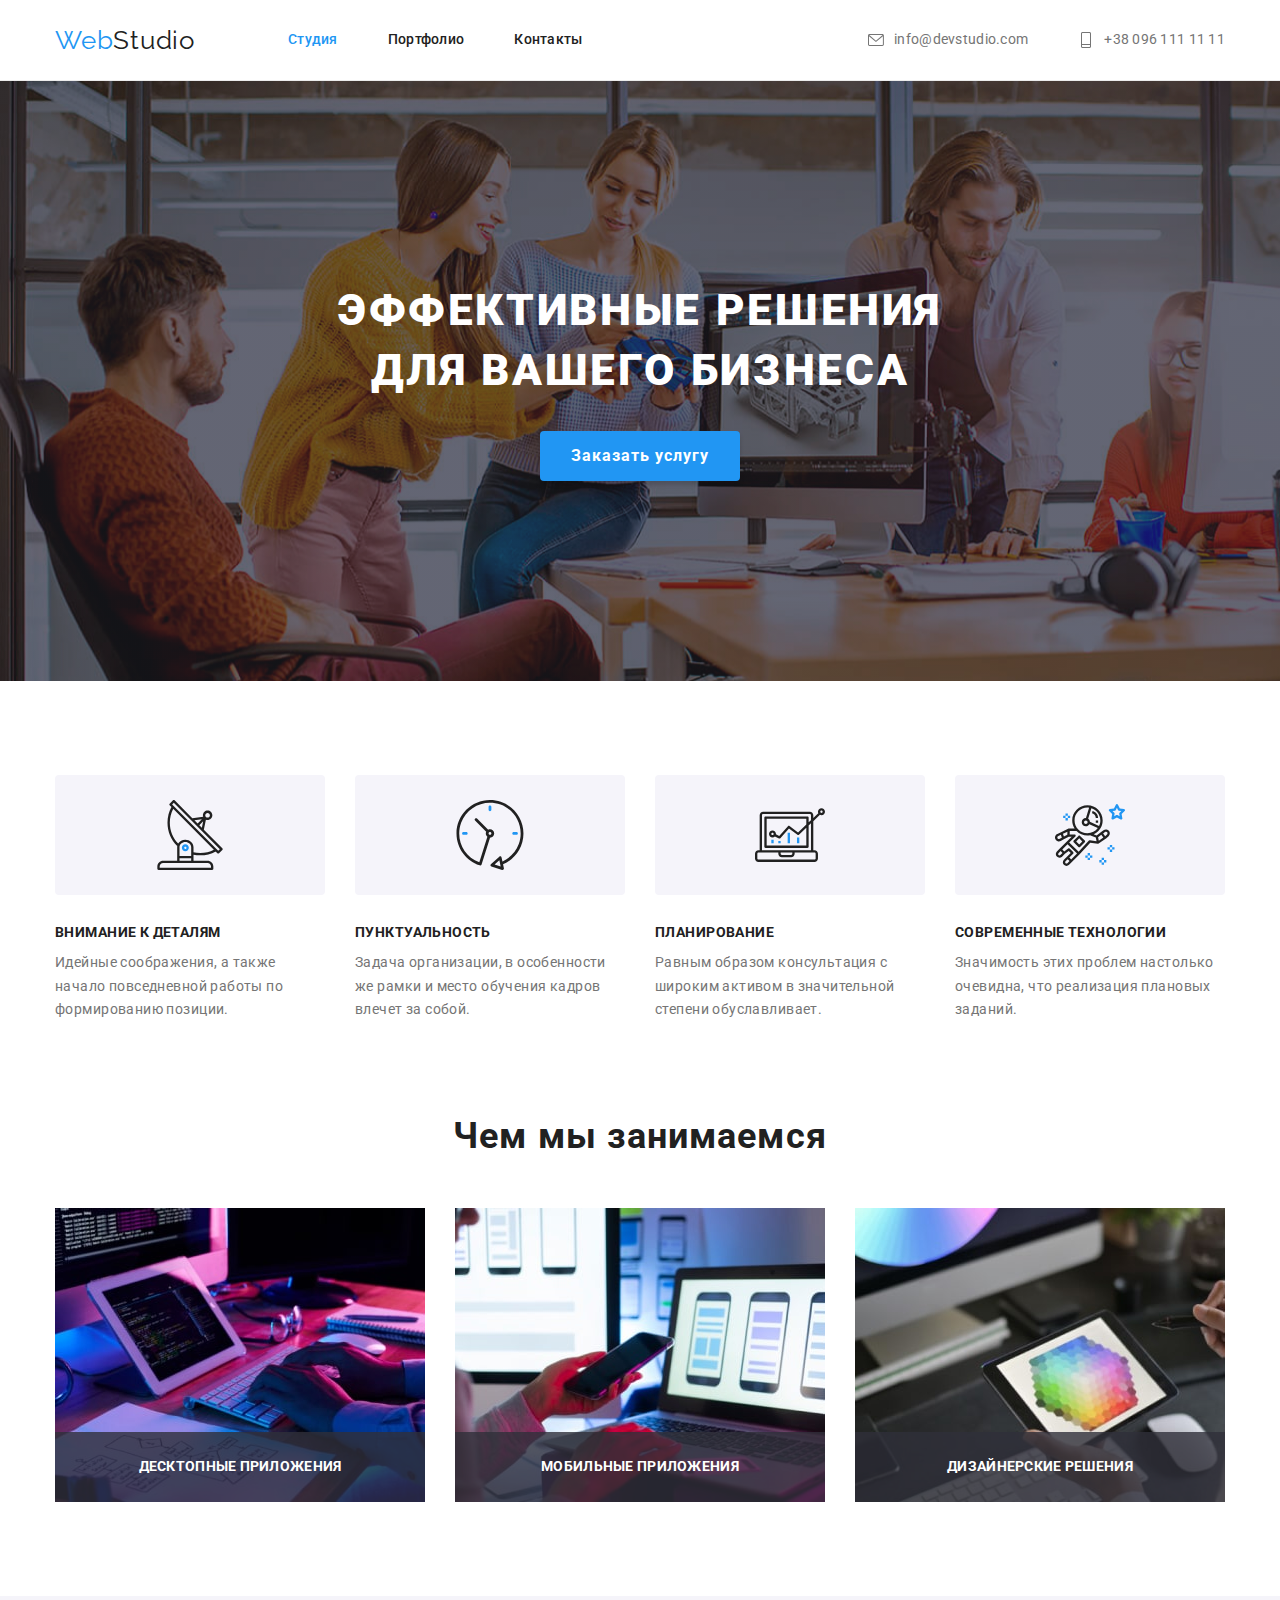
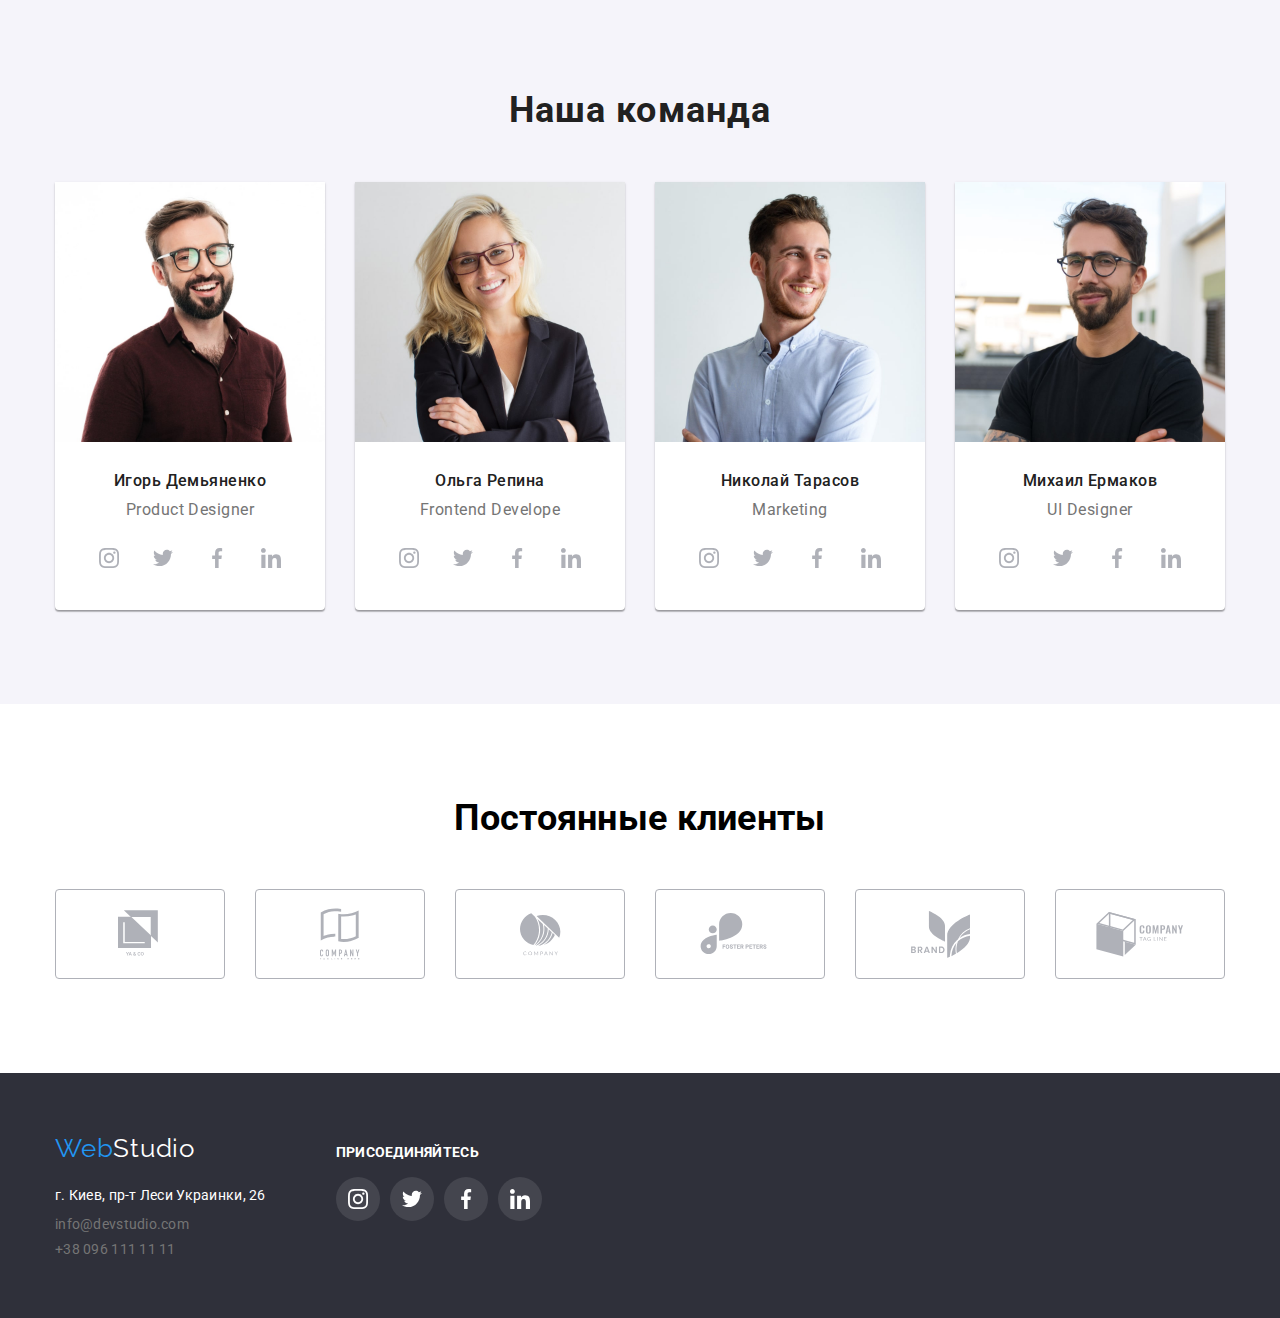
==== commit bef9e45d: "добовление js" ====
--- a/index.html
+++ b/index.html
@@ -23,24 +23,31 @@
                 <a href="index.html" class="WebStudio">Web<span class="Studio-">Studio</span></a>
                 <ul class="list-no-style-nav">
                     <li class="item">
-                        <a href="" class="studio">Студия</a>
+                        <a href="" class="studio">Студия
+                            <div class="border"></div>
+                        </a>
                     </li>
                     <li class="item">
-                        <a href="portfolio.html" class="portfolio">Портфолио</a>
+                        <a href="portfolio.html" class="portfolio">Портфолио
+                            <div class="border"></div>
+                        </a>
                     </li>
                     <li class="item">
-                        <a href="" class="contact">Контакты</a>
+                        <a href="" class="contact">Контакты
+                            <div class="border"></div>
+                        </a>
                     </li>
                 </ul>
             </nav>
 
             <ul class="mailtel">
                 <li class="item">
-                    <a href="mailto:info@devstudio.com" class="mailto">info@devstudio.com
+                    <a href="mailto:info@devstudio.com" class="mailto"  target="blank">info@devstudio.com
 
                         <svg width="16px" height="16px" class="envelope">
                             <use href="./sprite.svg#icon-envelope"></use>
                         </svg>
+                        <div class="border"></div>
                     </a>
                 </li>
 
@@ -49,6 +56,7 @@
                         <svg width="16" height="16" class="Vector">
                             <use href="./sprite.svg#icon-Vector"></use>
                         </svg>
+                        <div class="border"></div>
                     </a>
                 </li>
             </ul>
@@ -64,7 +72,7 @@
                     Эффективные решения <br />
                     для вашего бизнеса
                 </h1>
-                <button type="button" class="button">
+                <button type="button" class="button" data-modal-open>
                     Заказать услугу
                 </button>
             </div>
@@ -320,7 +328,6 @@
 
         <section class="clients">
             <h2>Постоянные клиенты</h2>
-            <div class="company">
                 <ul class="clients-company">
                     <li>
                         <a href="" class="logo">
@@ -365,7 +372,6 @@
                         </a>
                     </li>
                 </ul>
-            </div>
         </section>
     </main>
 
@@ -420,6 +426,24 @@
             </div>
         </div>
     </footer>
+
+    
+    <div class="backdrop is-hidden" data-modal>
+        <div class="modal">
+            <button type="button" class="modal-close-btn" data-modal-close>
+                <svg width="30" height="30" fill="none" xmlns="http://www.w3.org/2000/svg">
+                    <circle cx="15" cy="15" r="15" fill="#fff" />
+                    <circle cx="15" cy="15" r="14.5" stroke="#000" stroke-opacity=".1" />
+                    <path
+                        d="M21 10.108L19.892 9 15.5 13.392 11.108 9 10 10.108l4.392 4.392L10 18.892 11.108 20l4.392-4.392L19.892 20 21 18.892 16.608 14.5 21 10.108z"
+                        fill="#000" />
+                </svg>
+            </button>
+        </div>
+    </div>
+
+    <script src="/modal.js"></script>
+
 </body>
 
 </html>--- a/css/style.css
+++ b/css/style.css
@@ -78,23 +78,55 @@
   font-family: Raleway;
   display: block;
   margin-right: 93px;
+  transition-duration: 250ms;
 }
 
 .studio {
+  position: relative;
   color: var(--color-hover);
   font-weight: 500;
   text-decoration: none;
 }
 
 .portfolio {
+  position: relative;
   color: var(--colot-text);
   font-weight: 500;
   text-decoration: none;
 }
 .contact {
+  position: relative;
   color: var(--colot-text);
   font-weight: 500;
   text-decoration: none;
+}
+
+.studio:hover .border,
+.studio:focus .border {
+  opacity: 1;
+}
+
+.portfolio:hover .border,
+.portfolio:focus .border {
+  opacity: 1;
+}
+
+.contact:hover .border,
+.contact:focus .border {
+  opacity: 1;
+}
+
+.border {
+  position: absolute;
+  bottom: 0;
+  left: 0;
+  width: 100%;
+  height: 4px;
+  display: block;
+  border-radius: 2px;
+  background-color: var(--color-hover);
+  opacity: 0;
+  transition-duration: 250ms;
 }
 
 .studio,
@@ -103,15 +135,23 @@
   display: block;
   padding-top: 32px;
   padding-bottom: 32px;
+  transition-duration: 250ms;
 }
 
 .mailto {
+  position: relative;
   list-style: none;
   color: var(--color);
   fill: var(--color);
   text-decoration: none;
   padding-top: 32px;
   padding-bottom: 32px;
+  transition-duration: 250ms;
+}
+
+.mailto:hover .border,
+.mailto:focus .border {
+  opacity: 1;
 }
 
 .envelope {
@@ -133,12 +173,19 @@
 }
 
 .tel {
+  position: relative;
   list-style: none;
   color: var(--color);
   fill: var(--color);
   text-decoration: none;
   padding-top: 32px;
   padding-bottom: 32px;
+  transition-duration: 250ms;
+}
+
+.tel:hover .border,
+.tel:focus .border {
+  opacity: 1;
 }
 
 .mailtel .mailto .tel {
@@ -174,7 +221,11 @@
   padding-bottom: 200px;
   padding-top: 200px;
   display: flex;
-  background-image: url(../img/Img.png);
+  background-image: linear-gradient(
+      rgba(47, 48, 58, 0.4),
+      rgba(47, 48, 58, 0.4)
+    ),
+    url(../img/Img.png);
 }
 
 .effect-container {
@@ -226,6 +277,50 @@
   padding: 0;
 }
 
+.backdrop {
+  background-color: rgba(0, 0, 0, 0.5);
+  position: fixed;
+  top: 0;
+  left: 0;
+  width: 100%;
+  height: 100%;
+  opacity: 1;
+  transition: 1000ms;
+}
+
+.backdrop.is-hidden {
+  opacity: 0;
+  pointer-events: none;
+  visibility: hidden;
+}
+
+.backdrop .modal {
+  width: 528px;
+  height: 581px;
+  background-color: #ffffff;
+  position: absolute;
+  left: 50%;
+  top: 50%;
+  transform: translate(-50%, -50%);
+  border-radius: 4px;
+}
+
+.modal-close-btn {
+  outline: none;
+  padding: 0;
+}
+
+.backdrop .modal .modal-close-btn {
+  background-color: transparent;
+  border: none;
+  width: 30px;
+  height: 30px;
+  position: absolute;
+  top: 8px;
+  right: 8px;
+  cursor: pointer;
+}
+
 .task {
   display: none;
   padding-top: 94px;
@@ -299,8 +394,8 @@
 
 .thumb-label {
   position: absolute;
-  top: 224px;
-  right: 0;
+  bottom: 0;
+  left: 0;
   margin: 0;
   width: 370px;
   height: 70px;
@@ -354,6 +449,11 @@
   margin: 16px 0 0 0;
 }
 
+.networks li {
+  width: 44px;
+  height: 44px;
+}
+
 .networks a:hover,
 .networks a:focus {
   fill: var(--text-text);
@@ -363,12 +463,13 @@
 
 .instagram {
   display: flex;
-  width: 44px;
-  height: 44px;
+  width: 100%;
+  height: 100%;
   fill: var(--icon);
   align-items: center;
   justify-content: center;
   border-radius: 25px;
+  transition-duration: 250ms;
 }
 
 .icon-instagram {
@@ -378,12 +479,13 @@
 
 .twitter {
   display: flex;
-  width: 44px;
-  height: 44px;
+  width: 100%;
+  height: 100%;
   fill: var(--icon);
   align-items: center;
   justify-content: center;
   border-radius: 25px;
+  transition-duration: 250ms;
 }
 
 .icon-twitter {
@@ -393,12 +495,13 @@
 
 .facebook {
   display: flex;
-  width: 44px;
-  height: 44px;
+  width: 100%;
+  height: 100%;
   fill: var(--icon);
   align-items: center;
   justify-content: center;
   border-radius: 25px;
+  transition-duration: 250ms;
 }
 
 .icon-facebook {
@@ -408,12 +511,13 @@
 
 .linkedin {
   display: flex;
-  width: 44px;
-  height: 44px;
+  width: 100%;
+  height: 100%;
   fill: var(--icon);
   align-items: center;
   justify-content: center;
   border-radius: 25px;
+  transition-duration: 250ms;
 }
 
 .icon-linkedin {
@@ -451,6 +555,8 @@
 .clients {
   padding-top: 94px;
   padding-bottom: 94px;
+  margin: 0 auto;
+  width: 1170px;
 }
 
 .clients h2 {
@@ -461,11 +567,6 @@
   margin: 0;
 }
 
-.company {
-  margin: 0 auto;
-  width: 1170px;
-}
-
 .clients-company {
   list-style: none;
   display: flex;
@@ -488,6 +589,7 @@
   align-items: center;
   justify-content: center;
   fill: var(--icon);
+  transition-duration: 250ms;
 }
 
 .clients-company a:hover,
@@ -550,46 +652,50 @@
 
 .footer-instagram {
   display: flex;
-  width: 44px;
-  height: 44px;
+  width: 100%;
+  height: 100%;
   fill: var(--text-text);
   align-items: center;
   justify-content: center;
   border-radius: 25px;
   background: rgba(255, 255, 255, 0.1);
+  transition-duration: 250ms;
 }
 
 .footer-twitter {
   display: flex;
-  width: 44px;
-  height: 44px;
+  width: 100%;
+  height: 100%;
   fill: var(--text-text);
   align-items: center;
   justify-content: center;
   border-radius: 25px;
   background: rgba(255, 255, 255, 0.1);
+  transition-duration: 250ms;
 }
 
 .footer-facebook {
   display: flex;
-  width: 44px;
-  height: 44px;
+  width: 100%;
+  height: 100%;
   fill: var(--text-text);
   align-items: center;
   justify-content: center;
   border-radius: 25px;
   background: rgba(255, 255, 255, 0.1);
+  transition-duration: 250ms;
 }
 
 .footer-linkedin {
   display: flex;
-  width: 44px;
-  height: 44px;
+  width: 100%;
+  height: 100%;
   fill: var(--text-text);
   align-items: center;
   justify-content: center;
   border-radius: 25px;
   background: rgba(255, 255, 255, 0.1);
+  transition-duration: 250ms;
 }
 
 .WebStudios {
@@ -619,12 +725,14 @@
   color: var(--color);
   text-decoration: none;
   display: block;
+  transition-duration: 250ms;
 }
 
 .mailtel-b {
   color: var(--color);
   text-decoration: none;
   display: block;
+  transition-duration: 250ms;
 }
 
 .footer address {
@@ -654,6 +762,7 @@
   display: block;
   padding-top: 32px;
   padding-bottom: 32px;
+  transition-duration: 250ms;
 }
 
 .list-no-style-nav- {
@@ -673,13 +782,24 @@
   text-decoration: none;
 }
 
+.portfolioo:hover .border,
+.portfolioo:focus .border {
+  opacity: 1;
+}
+
 .studioo {
+  position: relative;
   font-size: 14px;
   line-height: 1.14;
   letter-spacing: 0.02em;
   color: var(--colot-text);
   font-weight: 500;
   text-decoration: none;
+}
+
+.studioo:hover .border,
+.studioo:focus .border {
+  opacity: 1;
 }
 
 .portfolio-section {
@@ -726,6 +846,7 @@
   background-color: var(--background-team);
   border-radius: 4px;
   cursor: pointer;
+  transition-duration: 250ms;
 }
 
 .button-type-b {
@@ -743,6 +864,7 @@
   background-color: var(--background-team);
   border-radius: 4px;
   cursor: pointer;
+  transition-duration: 250ms;
 }
 
 .button-type-c {
@@ -760,6 +882,7 @@
   background-color: var(--background-team);
   border-radius: 4px;
   cursor: pointer;
+  transition-duration: 250ms;
 }
 
 .button-type-d {
@@ -777,6 +900,7 @@
   background-color: var(--background-team);
   border-radius: 4px;
   cursor: pointer;
+  transition-duration: 250ms;
 }
 
 .button-type-e {
@@ -794,6 +918,7 @@
   background-color: var(--background-team);
   border-radius: 4px;
   cursor: pointer;
+  transition-duration: 250ms;
 }
 
 .work {
@@ -820,10 +945,44 @@
 .list-no-style-work a:focus {
   box-shadow: 0px 1px 1px rgba(0, 0, 0, 0.12), 0px 4px 4px rgba(0, 0, 0, 0.06),
     1px 4px 6px rgba(0, 0, 0, 0.16);
+  transition: transform 250ms;
 }
 
 .work a {
   text-decoration: none;
+}
+
+.thumb-img {
+  position: relative;
+  overflow: hidden;
+}
+
+.thumb-img:hover .work-img,
+.thumb-img:focus .work-img {
+  transform: translatey(0);
+}
+
+.work-img {
+  position: absolute;
+  top: 0;
+  left: 0;
+  width: 100%;
+  height: 100%;
+  background: rgba(33, 150, 243, 0.9);
+  transform: translatey(100%);
+  transition-duration: 250ms;
+  display: flex;
+  justify-content: center;
+  align-items: center;
+}
+
+.work-img .thumb-work {
+  margin: 0;
+  width: 322px;
+  height: 168px;
+  font-size: 18px;
+  line-height: 1.55;
+  color: var(--text-text);
 }
 
 .work-img-container {
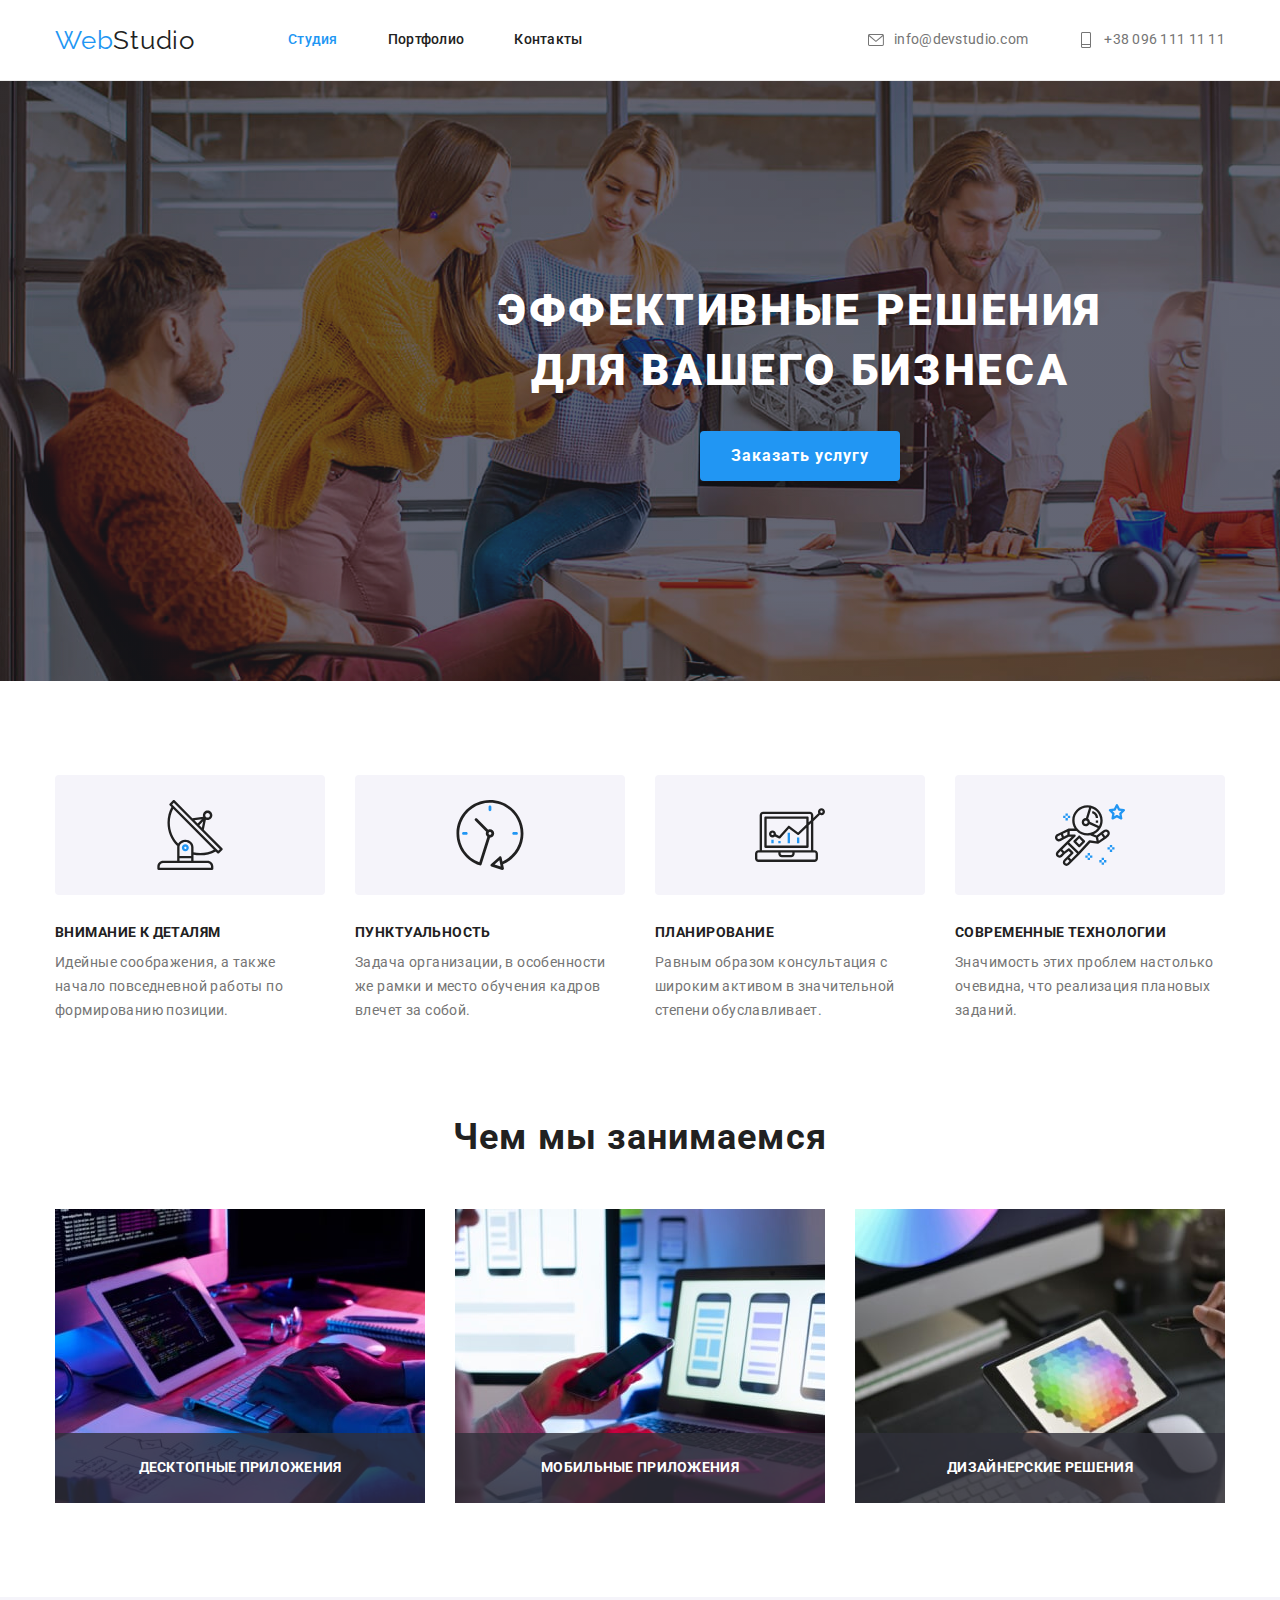
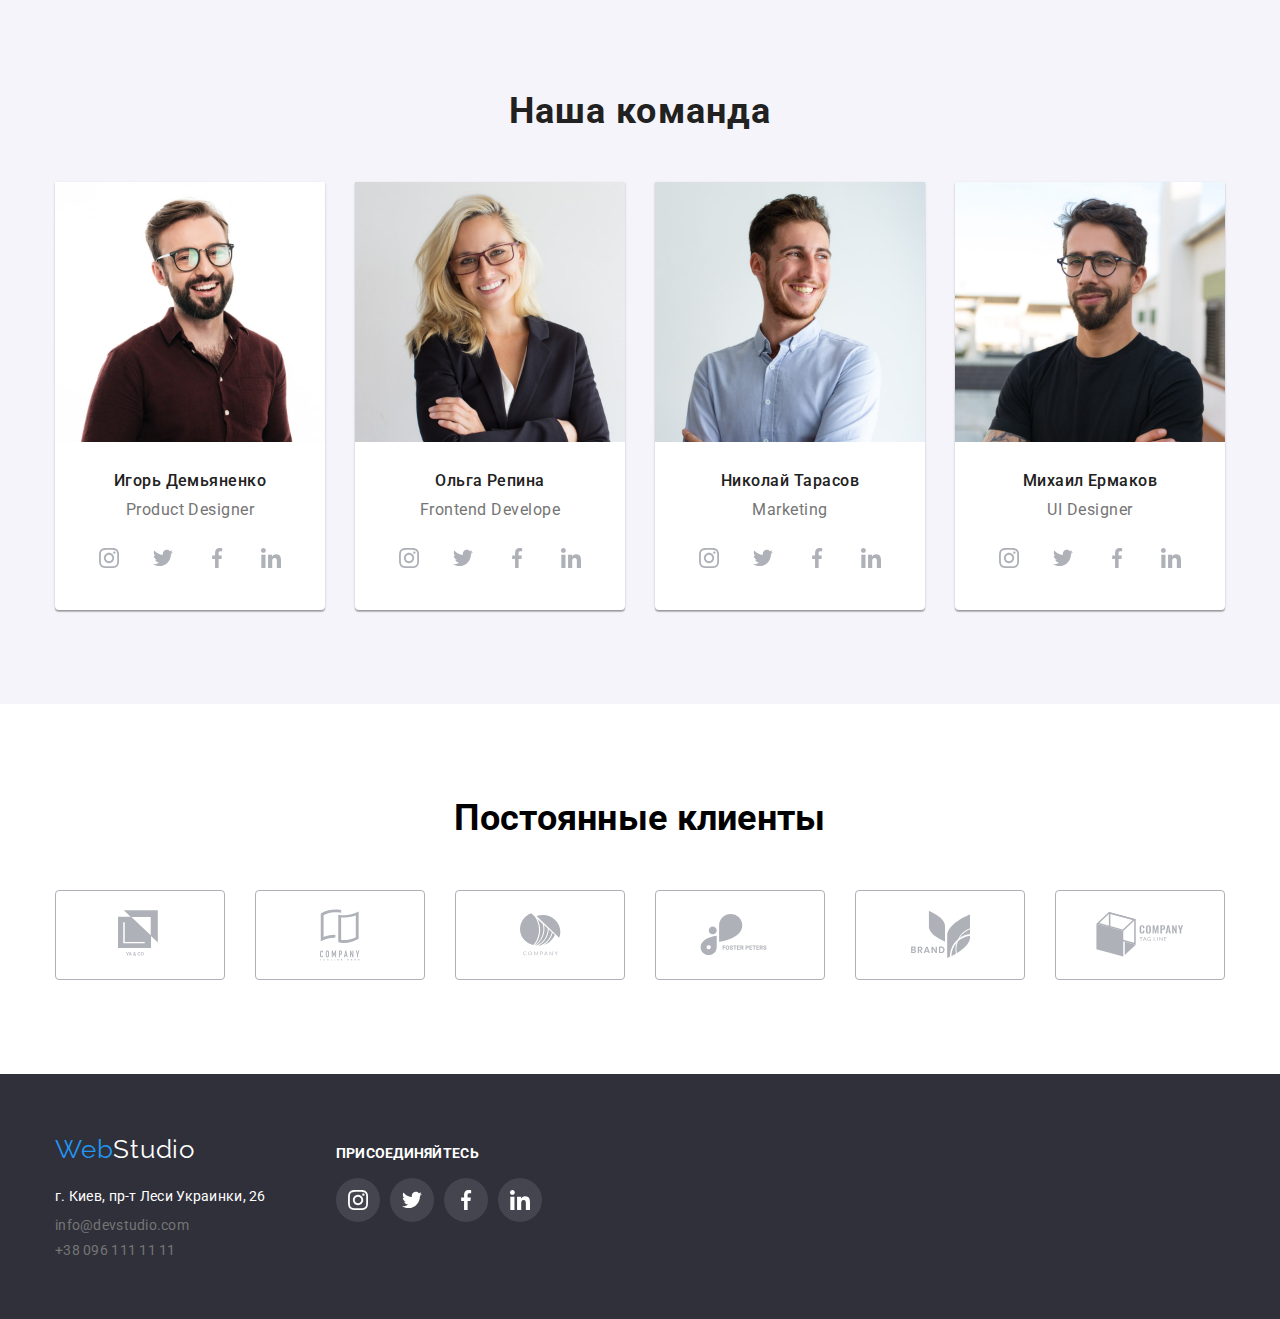
==== commit 48624458: "изменения." ====
--- a/index.html
+++ b/index.html
@@ -442,7 +442,7 @@
         </div>
     </div>
 
-    <script src="/modal.js"></script>
+    <script src=""></script>
 
 </body>
 
--- a/css/style.css
+++ b/css/style.css
@@ -226,6 +226,11 @@
       rgba(47, 48, 58, 0.4)
     ),
     url(../img/Img.png);
+  width: 1600px;
+  height: 600px;
+  background-repeat: no-repeat;
+  background-size: cover;
+  margin: auto;
 }
 
 .effect-container {
